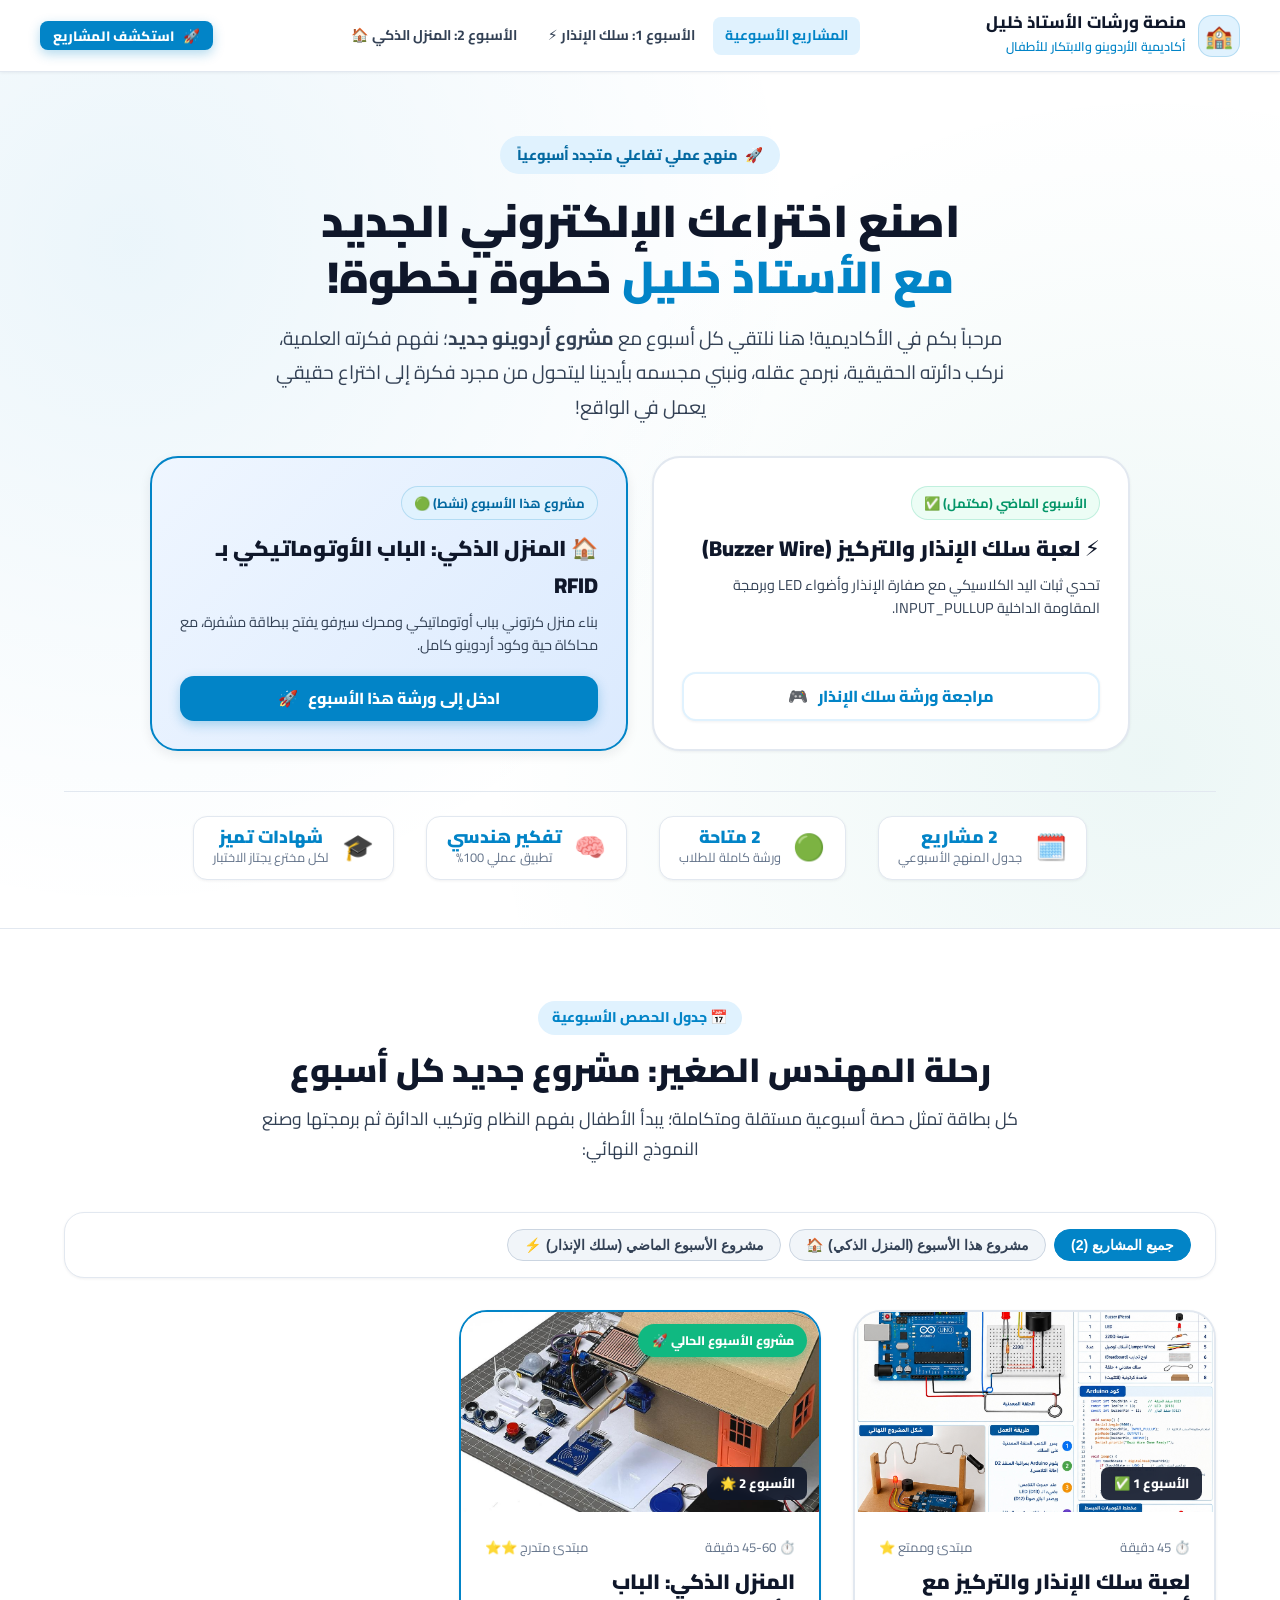
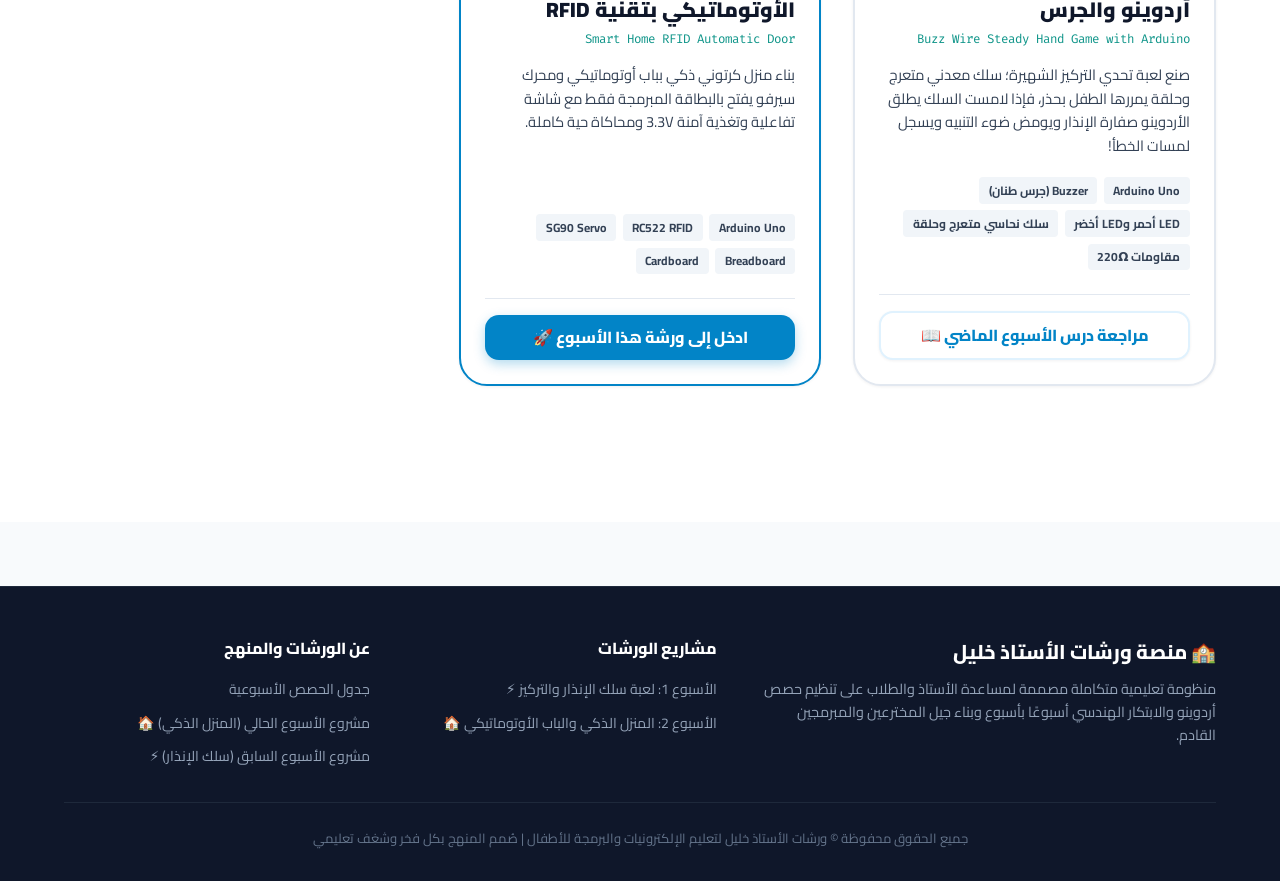
==== index.html @ 916d4daf "Initial commit: منصة ورشات الأستاذ خليل للأردوينو والابتكار للأطفال" ====
<!DOCTYPE html>
<html lang="ar" dir="rtl">
<head>
  <meta charset="UTF-8">
  <meta name="viewport" content="width=device-width, initial-scale=1.0">
  <meta name="description" content="منصة ورشات الأستاذ خليل للأردوينو والابتكار للأطفال - منهج عملي أسبوعي متجدد للمخترعين الصغار">
  <meta name="keywords" content="أردوينو, Arduino, تعليم البرمجة للأطفال, الأستاذ خليل, مشاريع إلكترونية, ورشات أسبوعية">
  <meta name="author" content="الأستاذ خليل">
  <title>بوابة ورشات الأستاذ خليل | أكاديمية الأردوينو والابتكار للأطفال</title>

  <!-- ورقة الأنماط الرئيسية وأنماط البوابة المنهجية -->
  <link rel="stylesheet" href="css/style.css">
  <link rel="stylesheet" href="css/portal.css">
</head>
<body>

  <!-- شريط التنقل الرئيسي للبوابة -->
  <header class="header-nav">
    <div class="container nav-content">
      <a href="index.html" class="nav-brand">
        <div class="brand-icon">🏫</div>
        <div class="brand-text">
          <h1>منصة ورشات الأستاذ خليل</h1>
          <span>أكاديمية الأردوينو والابتكار للأطفال</span>
        </div>
      </a>

      <nav class="nav-links">
        <a href="#curriculum" class="active">المشاريع الأسبوعية</a>
        <a href="projects/buzzer-wire-game/index.html">الأسبوع 1: سلك الإنذار ⚡</a>
        <a href="projects/rfid-smart-door/index.html">الأسبوع 2: المنزل الذكي 🏠</a>
      </nav>

      <div class="nav-actions">
        <a href="#curriculum" class="btn btn-sm btn-primary">
          🚀 <span>استكشف المشاريع</span>
        </a>
      </div>
    </div>
  </header>

  <main>

    <!-- ====================================================================
         بطل البوابة (PORTAL HERO)
         ==================================================================== -->
    <section class="portal-hero">
      <div class="container">
        <div class="portal-tag">
          🚀 <span>منهج عملي تفاعلي متجدد أسبوعياً</span>
        </div>

        <h1>
          اصنع اختراعك الإلكتروني الجديد <br>
          <span style="color:var(--color-primary);">مع الأستاذ خليل</span> خطوة بخطوة!
        </h1>

        <p>
          مرحباً بكم في الأكاديمية! هنا نلتقي كل أسبوع مع <strong>مشروع أردوينو جديد</strong>؛ نفهم فكرته العلمية، نركب دائرته الحقيقية، نبرمج عقله، ونبني مجسمه بأيدينا ليتحول من مجرد فكرة إلى اختراع حقيقي يعمل في الواقع!
        </p>

        <!-- بطاقتا استعراض مشروعي الأسبوع الماضي وهذا الأسبوع -->
        <div style="display: grid; grid-template-columns: 1fr 1fr; gap: 1.5rem; max-width: 980px; margin: 0 auto 2.5rem; text-align: right;">
          <!-- الأسبوع 1: سلك الإنذار -->
          <div style="background: white; border: 2px solid var(--border-subtle); border-radius: var(--radius-xl); padding: 1.75rem; box-shadow: var(--shadow-sm); display: flex; flex-direction: column; justify-content: space-between;">
            <div>
              <span class="badge badge-green" style="margin-bottom: 0.6rem;">الأسبوع الماضي (مكتمل) ✅</span>
              <h3 style="font-size: 1.35rem; font-weight: 900; color: var(--text-primary); margin-bottom: 0.4rem;">
                ⚡ لعبة سلك الإنذار والتركيز (Buzzer Wire)
              </h3>
              <p style="font-size: 0.9rem; color: var(--text-secondary); line-height: 1.6; margin-bottom: 1.25rem;">
                تحدي ثبات اليد الكلاسيكي مع صفارة الإنذار وأضواء LED وبرمجة المقاومة الداخلية INPUT_PULLUP.
              </p>
            </div>
            <div>
              <a href="projects/buzzer-wire-game/index.html" class="btn btn-secondary" style="width: 100%;">
                <span>مراجعة ورشة سلك الإنذار</span> 🎮
              </a>
            </div>
          </div>

          <!-- الأسبوع 2: المنزل الذكي -->
          <div style="background: linear-gradient(135deg, #eff6ff, #dbeafe); border: 2px solid var(--color-primary); border-radius: var(--radius-xl); padding: 1.75rem; box-shadow: var(--shadow-md); display: flex; flex-direction: column; justify-content: space-between;">
            <div>
              <span class="badge badge-blue" style="margin-bottom: 0.6rem;">مشروع هذا الأسبوع (نشط) 🟢</span>
              <h3 style="font-size: 1.35rem; font-weight: 900; color: var(--text-primary); margin-bottom: 0.4rem;">
                🏠 المنزل الذكي: الباب الأوتوماتيكي بـ RFID
              </h3>
              <p style="font-size: 0.9rem; color: var(--text-secondary); line-height: 1.6; margin-bottom: 1.25rem;">
                بناء منزل كرتوني بباب أوتوماتيكي ومحرك سيرفو يفتح ببطاقة مشفرة، مع محاكاة حية وكود أردوينو كامل.
              </p>
            </div>
            <div>
              <a href="projects/rfid-smart-door/index.html" class="btn btn-primary" style="width: 100%;">
                <span>ادخل إلى ورشة هذا الأسبوع</span> 🚀
              </a>
            </div>
          </div>
        </div>

        <!-- إحصائيات المنهج السريعة -->
        <div class="portal-stats-row">
          <div class="portal-stat-item">
            <div class="portal-stat-icon">🗓️</div>
            <div class="portal-stat-info">
              <h5 id="statTotalProjects">4 مشاريع</h5>
              <p>جدول المنهج الأسبوعي</p>
            </div>
          </div>
          <div class="portal-stat-item">
            <div class="portal-stat-icon">🟢</div>
            <div class="portal-stat-info">
              <h5 id="statActiveProjects">1 متاح فوراً</h5>
              <p>ورشة كاملة للطلاب</p>
            </div>
          </div>
          <div class="portal-stat-item">
            <div class="portal-stat-icon">🧠</div>
            <div class="portal-stat-info">
              <h5>تفكير هندسي</h5>
              <p>تطبيق عملي 100%</p>
            </div>
          </div>
          <div class="portal-stat-item">
            <div class="portal-stat-icon">🎓</div>
            <div class="portal-stat-info">
              <h5>شهادات تميز</h5>
              <p>لكل مخترع يجتاز الاختبار</p>
            </div>
          </div>
        </div>
      </div>
    </section>


    <!-- ====================================================================
         شبكة مشاريع المنهج الأسبوعية (CURRICULUM PROJECTS)
         ==================================================================== -->
    <section class="section-wrapper" id="curriculum">
      <div class="container">
        <div class="section-header">
          <span class="section-tag">📅 جدول الحصص الأسبوعية</span>
          <h2 class="section-title">رحلة المهندس الصغير: مشروع جديد كل أسبوع</h2>
          <p class="section-desc">
            كل بطاقة تمثل حصة أسبوعية مستقلة ومتكاملة؛ يبدأ الأطفال بفهم النظام وتركيب الدائرة ثم برمجتها وصنع النموذج النهائي:
          </p>
        </div>

        <!-- شريط التصفية والتحكم -->
        <div class="portal-toolbar">
          <div class="portal-filters-group">
            <button class="btn-filter-portal active" data-filter="all">جميع المشاريع (2)</button>
            <button class="btn-filter-portal" data-filter="active">مشروع هذا الأسبوع (المنزل الذكي) 🏠</button>
            <button class="btn-filter-portal" data-filter="completed">مشروع الأسبوع الماضي (سلك الإنذار) ⚡</button>
          </div>
        </div>

        <!-- الشبكة الديناميكية للمشاريع -->
        <div class="projects-curriculum-grid" id="curriculumProjectsGrid">
          <!-- يتم توليد البطاقات تلقائياً بواسطة js/portal.js -->
        </div>
      </div>
    </section>

  </main>

  

  <!-- التذييل العام للمنصة -->
  <footer class="site-footer">
    <div class="container">
      <div class="footer-grid">
        <div class="footer-brand">
          <h3>🏫 منصة ورشات الأستاذ خليل</h3>
          <p>
            منظومة تعليمية متكاملة مصممة لمساعدة الأستاذ والطلاب على تنظيم حصص أردوينو والابتكار الهندسي أسبوعًا بأسبوع وبناء جيل المخترعين والمبرمجين القادم.
          </p>
        </div>

        <div class="footer-links">
          <h4>مشاريع الورشات</h4>
          <ul>
            <li><a href="projects/buzzer-wire-game/index.html">الأسبوع 1: لعبة سلك الإنذار والتركيز ⚡</a></li>
            <li><a href="projects/rfid-smart-door/index.html">الأسبوع 2: المنزل الذكي والباب الأوتوماتيكي 🏠</a></li>
          </ul>
        </div>

        <div class="footer-links">
          <h4>عن الورشات والمنهج</h4>
          <ul>
            <li><a href="#curriculum">جدول الحصص الأسبوعية</a></li>
            <li><a href="projects/rfid-smart-door/index.html">مشروع الأسبوع الحالي (المنزل الذكي) 🏠</a></li>
            <li><a href="projects/buzzer-wire-game/index.html">مشروع الأسبوع السابق (سلك الإنذار) ⚡</a></li>
          </ul>
        </div>
      </div>

      <div class="footer-bottom">
        <p>جميع الحقوق محفوظة © ورشات الأستاذ خليل لتعليم الإلكترونيات والبرمجة للأطفال | صُمم المنهج بكل فخر وشغف تعليمي</p>
      </div>
    </div>
  </footer>

  <!-- ملف جافاسكريبت البوابة -->
  <script src="js/portal.js"></script>
</body>
</html>
---- css/style.css ----
/* ==========================================================================
   مشروع المنزل الذكي: الباب الأوتوماتيكي بتقنية RFID مع أردوينو
   تصميم تعليمي تفاعلي للأطفال - ورشة الأستاذ خليل
   ========================================================================== */

@import url('https://fonts.googleapis.com/css2?family=Cairo:wght@400;600;700;800;900&family=Fira+Code:wght@400;500;600&display=swap');

:root {
  /* ألوان النظام التعليمي الهادئ والمشرق */
  --bg-primary: #f8fafc;
  --bg-surface: #ffffff;
  --bg-subtle: #f1f5f9;
  --bg-card: #ffffff;
  
  --text-primary: #0f172a;
  --text-secondary: #334155;
  --text-muted: #64748b;
  --text-light: #94a3b8;
  
  /* ألوان المعنى والوظائف */
  --color-primary: #0284c7;        /* أزرق تقني وشروحات */
  --color-primary-dark: #0369a1;
  --color-primary-light: #e0f2fe;
  
  --color-teal: #0d9488;           /* إلكترونيات وتطبيقات */
  --color-teal-light: #ccfbf1;
  
  --color-success: #10b981;        /* نجاح، بطاقة مقبولة، توصيل سليم */
  --color-success-dark: #059669;
  --color-success-light: #ecfdf5;
  
  --color-warning: #f59e0b;        /* خطوات هامة، تنبيهات، تحديات */
  --color-warning-dark: #d97706;
  --color-warning-light: #fef3c7;
  
  --color-danger: #ef4444;         /* تحذيرات أمان، بطاقة مرفوضة، أعطال */
  --color-danger-dark: #dc2626;
  --color-danger-light: #fef2f2;
  
  --color-cardboard: #d97706;      /* لون كرتوني للمشروع اليدوي */
  --color-cardboard-bg: #fffbeb;
  
  --border-subtle: #e2e8f0;
  --border-medium: #cbd5e1;
  --border-focus: #0284c7;
  
  --shadow-sm: 0 1px 3px rgba(15, 23, 42, 0.06);
  --shadow-md: 0 4px 12px rgba(15, 23, 42, 0.08);
  --shadow-lg: 0 10px 25px -5px rgba(15, 23, 42, 0.1);
  --shadow-lift: 0 12px 30px rgba(2, 132, 199, 0.15);
  
  --radius-sm: 8px;
  --radius-md: 14px;
  --radius-lg: 20px;
  --radius-xl: 28px;
  --radius-full: 9999px;
  
  --font-arabic: 'Cairo', system-ui, -apple-system, sans-serif;
  --font-mono: 'Fira Code', 'Consolas', monospace;
  
  --container-max: 1200px;
  --transition-fast: 0.15s ease;
  --transition-normal: 0.25s ease;
}

/* إعادة الضبط الأساسي */
*, *::before, *::after {
  box-sizing: border-box;
  margin: 0;
  padding: 0;
}

html {
  scroll-behavior: smooth;
  font-size: 16px;
  direction: rtl;
}

body {
  font-family: var(--font-arabic);
  background-color: var(--bg-primary);
  color: var(--text-primary);
  line-height: 1.7;
  direction: rtl;
  text-align: right;
  -webkit-font-smoothing: antialiased;
  overflow-x: hidden;
}

/* شريط التمرير */
::-webkit-scrollbar {
  width: 10px;
  height: 10px;
}
::-webkit-scrollbar-track {
  background: var(--bg-subtle);
}
::-webkit-scrollbar-thumb {
  background: var(--border-medium);
  border-radius: var(--radius-full);
}
::-webkit-scrollbar-thumb:hover {
  background: var(--text-muted);
}

/* نصوص موجهة من اليسار لليمين */
.ltr-text {
  direction: ltr;
  display: inline-block;
  font-family: var(--font-mono);
  unicode-bidi: embed;
}

/* الحاوية الرئيسية */
.container {
  width: 100%;
  max-width: var(--container-max);
  margin-inline: auto;
  padding-inline: 1.5rem;
}

/* شريط التقدم وقائمة التنقل */
.header-nav {
  position: sticky;
  top: 0;
  z-index: 100;
  background: rgba(255, 255, 255, 0.95);
  backdrop-filter: blur(10px);
  border-bottom: 1px solid var(--border-subtle);
  box-shadow: var(--shadow-sm);
  transition: var(--transition-normal);
}

.reading-progress-bar {
  height: 4px;
  background: linear-gradient(90deg, var(--color-primary), var(--color-teal), var(--color-success));
  width: 0%;
  transition: width 0.1s ease-out;
}

.nav-content {
  display: flex;
  align-items: center;
  justify-content: space-between;
  padding: 0.75rem 0;
  gap: 1rem;
}

.nav-brand {
  display: flex;
  align-items: center;
  gap: 0.75rem;
  text-decoration: none;
  color: var(--text-primary);
}

.brand-icon {
  width: 42px;
  height: 42px;
  background: var(--color-primary-light);
  color: var(--color-primary-dark);
  display: flex;
  align-items: center;
  justify-content: center;
  border-radius: var(--radius-md);
  font-size: 1.4rem;
  border: 1px solid rgba(2, 132, 199, 0.2);
}

.brand-text h1 {
  font-size: 1.05rem;
  font-weight: 800;
  color: var(--text-primary);
  line-height: 1.2;
}

.brand-text span {
  font-size: 0.78rem;
  color: var(--color-primary);
  font-weight: 600;
}

.nav-links {
  display: flex;
  align-items: center;
  gap: 0.4rem;
  list-style: none;
}

.nav-links a {
  text-decoration: none;
  color: var(--text-secondary);
  font-size: 0.88rem;
  font-weight: 700;
  padding: 0.45rem 0.75rem;
  border-radius: var(--radius-sm);
  transition: var(--transition-fast);
}

.nav-links a:hover,
.nav-links a.active {
  color: var(--color-primary);
  background: var(--color-primary-light);
}

.nav-actions {
  display: flex;
  align-items: center;
  gap: 0.5rem;
}

.btn-print {
  display: inline-flex;
  align-items: center;
  gap: 0.4rem;
  background: var(--bg-surface);
  border: 1px solid var(--border-medium);
  color: var(--text-secondary);
  padding: 0.45rem 0.85rem;
  border-radius: var(--radius-md);
  font-size: 0.85rem;
  font-weight: 700;
  cursor: pointer;
  transition: var(--transition-fast);
}

.btn-print:hover {
  background: var(--bg-subtle);
  border-color: var(--text-muted);
  color: var(--text-primary);
}

/* الأزرار العامة */
.btn {
  display: inline-flex;
  align-items: center;
  justify-content: center;
  gap: 0.6rem;
  font-family: var(--font-arabic);
  font-size: 1rem;
  font-weight: 800;
  padding: 0.8rem 1.6rem;
  border-radius: var(--radius-md);
  text-decoration: none;
  cursor: pointer;
  border: none;
  transition: all var(--transition-normal);
  line-height: 1.2;
}

.btn-primary {
  background: var(--color-primary);
  color: white;
  box-shadow: 0 4px 12px rgba(2, 132, 199, 0.3);
}

.btn-primary:hover {
  background: var(--color-primary-dark);
  transform: translateY(-2px);
  box-shadow: 0 6px 16px rgba(2, 132, 199, 0.4);
}

.btn-secondary {
  background: var(--bg-surface);
  color: var(--color-primary);
  border: 2px solid var(--color-primary-light);
  box-shadow: var(--shadow-sm);
}

.btn-secondary:hover {
  background: var(--color-primary-light);
  border-color: var(--color-primary);
  transform: translateY(-2px);
}

.btn-success {
  background: var(--color-success);
  color: white;
}

.btn-success:hover {
  background: var(--color-success-dark);
  transform: translateY(-2px);
}

.btn-danger {
  background: var(--color-danger);
  color: white;
}

.btn-danger:hover {
  background: var(--color-danger-dark);
}

.btn-sm {
  padding: 0.4rem 0.8rem;
  font-size: 0.85rem;
  border-radius: var(--radius-sm);
}

/* الشارات والأوسمة */
.badge {
  display: inline-flex;
  align-items: center;
  gap: 0.35rem;
  padding: 0.3rem 0.75rem;
  font-size: 0.82rem;
  font-weight: 700;
  border-radius: var(--radius-full);
}

.badge-blue {
  background: var(--color-primary-light);
  color: var(--color-primary-dark);
  border: 1px solid rgba(2, 132, 199, 0.2);
}

.badge-green {
  background: var(--color-success-light);
  color: var(--color-success-dark);
  border: 1px solid rgba(16, 185, 129, 0.2);
}

.badge-amber {
  background: var(--color-warning-light);
  color: var(--color-warning-dark);
  border: 1px solid rgba(245, 158, 11, 0.2);
}

.badge-red {
  background: var(--color-danger-light);
  color: var(--color-danger-dark);
  border: 1px solid rgba(239, 68, 68, 0.2);
}

/* ترويسات الأقسام العامة */
.section-wrapper {
  padding: 4.5rem 0;
  position: relative;
}

.section-wrapper:nth-child(even) {
  background: #ffffff;
}

.section-header {
  text-align: center;
  max-width: 780px;
  margin: 0 auto 3rem;
}

.section-tag {
  display: inline-flex;
  align-items: center;
  gap: 0.4rem;
  font-size: 0.88rem;
  font-weight: 800;
  color: var(--color-primary);
  background: var(--color-primary-light);
  padding: 0.3rem 0.9rem;
  border-radius: var(--radius-full);
  margin-bottom: 0.8rem;
}

.section-title {
  font-size: 2.1rem;
  font-weight: 900;
  color: var(--text-primary);
  line-height: 1.3;
  margin-bottom: 0.8rem;
}

.section-desc {
  font-size: 1.1rem;
  color: var(--text-secondary);
  line-height: 1.7;
}

/* ==========================================================================
   القسم 1: البطل / مقدمة المشروع (HERO SECTION)
   ========================================================================== */
.hero-section {
  padding: 3rem 0 4rem;
  background: radial-gradient(circle at 10% 20%, rgba(2, 132, 199, 0.05) 0%, transparent 40%),
              radial-gradient(circle at 90% 80%, rgba(13, 148, 136, 0.05) 0%, transparent 40%);
  border-bottom: 1px solid var(--border-subtle);
}

.hero-grid {
  display: grid;
  grid-template-columns: 1.1fr 0.9fr;
  gap: 2.5rem;
  align-items: center;
}

.hero-badge-wrap {
  display: flex;
  align-items: center;
  gap: 0.6rem;
  margin-bottom: 1rem;
  flex-wrap: wrap;
}

.hero-title {
  font-size: 3rem;
  font-weight: 900;
  line-height: 1.2;
  color: var(--text-primary);
  margin-bottom: 0.5rem;
}

.hero-title .highlight {
  color: var(--color-primary);
  position: relative;
  display: inline-block;
}

.hero-subtitle-en {
  font-family: var(--font-mono);
  font-size: 1rem;
  letter-spacing: 2px;
  color: var(--color-teal);
  font-weight: 700;
  margin-bottom: 1.2rem;
  text-transform: uppercase;
}

.hero-lead {
  font-size: 1.3rem;
  font-weight: 700;
  color: var(--color-cardboard);
  margin-bottom: 1rem;
  line-height: 1.5;
}

.hero-description {
  font-size: 1.1rem;
  color: var(--text-secondary);
  margin-bottom: 1.8rem;
  line-height: 1.8;
}

.hero-cta-group {
  display: flex;
  gap: 1rem;
  flex-wrap: wrap;
  margin-bottom: 2rem;
}

.hero-highlights {
  display: grid;
  grid-template-columns: repeat(3, 1fr);
  gap: 1rem;
  padding-top: 1.5rem;
  border-top: 1px solid var(--border-subtle);
}

.highlight-item {
  display: flex;
  align-items: center;
  gap: 0.6rem;
}

.highlight-icon {
  width: 38px;
  height: 38px;
  border-radius: var(--radius-sm);
  background: var(--bg-subtle);
  display: flex;
  align-items: center;
  justify-content: center;
  font-size: 1.2rem;
  flex-shrink: 0;
}

.highlight-info h4 {
  font-size: 0.88rem;
  font-weight: 800;
  color: var(--text-primary);
  line-height: 1.2;
}

.highlight-info p {
  font-size: 0.78rem;
  color: var(--text-muted);
}

.hero-image-card {
  position: relative;
  background: white;
  border-radius: var(--radius-xl);
  padding: 0.75rem;
  box-shadow: var(--shadow-lg);
  border: 1px solid var(--border-subtle);
}

.hero-main-photo {
  width: 100%;
  height: auto;
  border-radius: var(--radius-lg);
  display: block;
  object-fit: cover;
  aspect-ratio: 4/3;
}

.hero-photo-tag {
  position: absolute;
  bottom: 1.5rem;
  right: 1.5rem;
  background: rgba(15, 23, 42, 0.88);
  backdrop-filter: blur(8px);
  color: white;
  padding: 0.6rem 1rem;
  border-radius: var(--radius-md);
  font-size: 0.82rem;
  font-weight: 600;
  display: flex;
  align-items: center;
  gap: 0.5rem;
  border: 1px solid rgba(255, 255, 255, 0.2);
}

.hero-floating-badge {
  position: absolute;
  top: -12px;
  left: 20px;
  background: var(--color-success);
  color: white;
  padding: 0.4rem 1rem;
  border-radius: var(--radius-full);
  font-size: 0.85rem;
  font-weight: 800;
  box-shadow: 0 4px 12px rgba(16, 185, 129, 0.3);
}

/* ==========================================================================
   القسم 2: كيف يعمل النظام؟ والمحاكاة التفاعلية (SIMULATION)
   ========================================================================== */
.flow-diagram {
  display: grid;
  grid-template-columns: repeat(5, 1fr);
  gap: 1rem;
  margin-bottom: 3rem;
  position: relative;
}

.flow-step {
  background: white;
  border-radius: var(--radius-md);
  padding: 1.2rem 1rem;
  border: 1px solid var(--border-subtle);
  box-shadow: var(--shadow-sm);
  text-align: center;
  position: relative;
  transition: var(--transition-normal);
}

.flow-step:hover {
  transform: translateY(-4px);
  box-shadow: var(--shadow-md);
  border-color: var(--color-primary);
}

.flow-step-num {
  width: 28px;
  height: 28px;
  border-radius: var(--radius-full);
  background: var(--color-primary-light);
  color: var(--color-primary-dark);
  font-weight: 800;
  font-size: 0.85rem;
  display: flex;
  align-items: center;
  justify-content: center;
  margin: 0 auto 0.75rem;
}

.flow-step-icon {
  font-size: 1.8rem;
  margin-bottom: 0.5rem;
}

.flow-step h4 {
  font-size: 0.95rem;
  font-weight: 800;
  color: var(--text-primary);
  margin-bottom: 0.3rem;
}

.flow-step p {
  font-size: 0.82rem;
  color: var(--text-secondary);
  line-height: 1.5;
}

/* صندوق المحاكاة التفاعلية */
.sim-workbench {
  background: white;
  border-radius: var(--radius-xl);
  border: 2px solid var(--border-medium);
  box-shadow: var(--shadow-lg);
  overflow: hidden;
}

.sim-header {
  background: #0f172a;
  color: white;
  padding: 1rem 1.5rem;
  display: flex;
  justify-content: space-between;
  align-items: center;
  flex-wrap: wrap;
  gap: 1rem;
}

.sim-title {
  display: flex;
  align-items: center;
  gap: 0.6rem;
  font-size: 1.1rem;
  font-weight: 800;
}

.sim-controls-top {
  display: flex;
  align-items: center;
  gap: 0.8rem;
}

.sound-toggle-btn {
  background: rgba(255, 255, 255, 0.1);
  border: 1px solid rgba(255, 255, 255, 0.2);
  color: white;
  padding: 0.35rem 0.8rem;
  border-radius: var(--radius-sm);
  font-size: 0.82rem;
  cursor: pointer;
  display: flex;
  align-items: center;
  gap: 0.4rem;
}

.sound-toggle-btn.muted {
  opacity: 0.6;
}

.sim-grid {
  display: grid;
  grid-template-columns: 1.1fr 0.9fr;
  min-height: 440px;
}

/* ساحة العرض المرئية للمنزل والباب */
.sim-stage {
  background: radial-gradient(circle at 50% 40%, #ffffff 0%, #f1f5f9 100%);
  padding: 2rem;
  display: flex;
  flex-direction: column;
  align-items: center;
  justify-content: center;
  position: relative;
  border-left: 1px solid var(--border-subtle);
  overflow: hidden;
}

/* نموذج المنزل بالكرتون 3D */
.house-visual {
  position: relative;
  width: 280px;
  height: 310px;
  perspective: 900px;
}

/* جدار المنزل الكرتوني */
.house-wall {
  position: absolute;
  bottom: 0;
  width: 100%;
  height: 220px;
  background: #e2ba86; /* لون الكرتون */
  border: 3px solid #b48450;
  border-radius: 8px 8px 0 0;
  box-shadow: 0 10px 20px rgba(0, 0, 0, 0.1);
  display: flex;
  justify-content: center;
}

/* سقف المنزل المثلث */
.house-roof {
  position: absolute;
  top: 10px;
  left: -20px;
  width: 0;
  height: 0;
  border-left: 160px solid transparent;
  border-right: 160px solid transparent;
  border-bottom: 95px solid #c76f3b; /* قرميد بني كرتوني */
  filter: drop-shadow(0 4px 8px rgba(0,0,0,0.15));
  z-index: 5;
}

/* شاشة LCD 16x2 على واجهة المنزل */
.house-lcd {
  position: absolute;
  top: 25px;
  background: #113f70;
  border: 3px solid #082240;
  border-radius: 4px;
  padding: 6px 10px;
  width: 180px;
  box-shadow: 0 2px 6px rgba(0,0,0,0.3);
  z-index: 10;
}

.lcd-screen {
  background: #0055aa;
  color: #a8e0ff;
  font-family: var(--font-mono);
  font-size: 0.75rem;
  line-height: 1.25;
  padding: 4px 6px;
  border-radius: 2px;
  text-shadow: 0 0 4px rgba(168, 224, 255, 0.8);
  letter-spacing: 0.5px;
  min-height: 36px;
}

/* فتحة وإطار الباب */
.door-frame {
  position: absolute;
  bottom: 0;
  width: 100px;
  height: 140px;
  background: #3e2723;
  border: 3px solid #27140e;
  border-bottom: none;
  border-radius: 6px 6px 0 0;
  overflow: visible;
  perspective: 600px;
}

/* الباب المتحرك */
.door-leaf {
  width: 100%;
  height: 100%;
  background: linear-gradient(135deg, #d35400, #b94600);
  border-radius: 4px 4px 0 0;
  transform-origin: right center; /* مفصلة من اليمين */
  transform: rotateY(0deg);
  transition: transform 0.6s cubic-bezier(0.34, 1.56, 0.64, 1);
  box-shadow: inset 0 0 10px rgba(0,0,0,0.2), -3px 0 8px rgba(0,0,0,0.3);
  position: relative;
  display: flex;
  align-items: center;
  justify-content: flex-start;
  padding-left: 12px;
}

.door-knob {
  width: 12px;
  height: 12px;
  background: #f1c40f;
  border-radius: var(--radius-full);
  box-shadow: 0 2px 4px rgba(0,0,0,0.4);
}

.door-leaf.is-open {
  transform: rotateY(-85deg);
}

/* محرك السيرفو المثبت فوق أو بجانب الباب */
.house-servo {
  position: absolute;
  top: -24px;
  right: -24px;
  width: 32px;
  height: 22px;
  background: #0070ba; /* سيرفو أزرق شفاف */
  border-radius: 3px;
  border: 1px solid #004c80;
  box-shadow: 0 2px 4px rgba(0,0,0,0.2);
  z-index: 6;
}

.servo-horn {
  position: absolute;
  top: 5px;
  left: 6px;
  width: 24px;
  height: 4px;
  background: white;
  border-radius: 2px;
  transform-origin: 3px 2px;
  transform: rotate(0deg);
  transition: transform 0.6s ease;
  box-shadow: 0 1px 3px rgba(0,0,0,0.3);
}

.servo-horn.is-open {
  transform: rotate(90deg);
}

/* قارئ RFID على جانب المدخل */
.house-rfid {
  position: absolute;
  bottom: 25px;
  left: 20px;
  width: 44px;
  height: 56px;
  background: #0e4c92;
  border: 2px solid #092c57;
  border-radius: 4px;
  display: flex;
  flex-direction: column;
  align-items: center;
  justify-content: center;
  box-shadow: 0 3px 8px rgba(0,0,0,0.25);
  cursor: pointer;
  transition: var(--transition-fast);
}

.house-rfid:hover {
  transform: scale(1.05);
}

.rfid-antenna-waves {
  width: 28px;
  height: 28px;
  border-radius: 50%;
  border: 2px dashed rgba(255, 255, 255, 0.7);
  display: flex;
  align-items: center;
  justify-content: center;
  animation: pulse-waves 2s infinite;
}

@keyframes pulse-waves {
  0% { transform: scale(0.9); opacity: 0.6; }
  50% { transform: scale(1.05); opacity: 1; }
  100% { transform: scale(0.9); opacity: 0.6; }
}

.rfid-led {
  width: 6px;
  height: 6px;
  border-radius: 50%;
  background: #ff3333;
  margin-top: 4px;
  box-shadow: 0 0 6px #ff3333;
}

.house-rfid.scan-success .rfid-led {
  background: #00ff66;
  box-shadow: 0 0 10px #00ff66;
}

.house-rfid.scan-fail .rfid-led {
  background: #ff0000;
  box-shadow: 0 0 10px #ff0000;
}

/* نافذة صغيرة للتصميم اللطيف */
.house-window {
  position: absolute;
  top: 90px;
  right: 25px;
  width: 36px;
  height: 36px;
  background: #81d4fa;
  border: 3px solid #b48450;
  border-radius: 4px;
}

.house-window::before {
  content: '';
  position: absolute;
  top: 50%;
  left: 0;
  width: 100%;
  height: 2px;
  background: #b48450;
}

.house-window::after {
  content: '';
  position: absolute;
  top: 0;
  left: 50%;
  width: 2px;
  height: 100%;
  background: #b48450;
}

/* مؤشر شريط العد التنازلي للباب */
.door-timer-bar {
  position: absolute;
  bottom: 12px;
  width: 220px;
  height: 8px;
  background: #e2e8f0;
  border-radius: 4px;
  overflow: hidden;
  opacity: 0;
  transition: opacity 0.3s;
}

.door-timer-bar.active {
  opacity: 1;
}

.door-timer-fill {
  height: 100%;
  width: 100%;
  background: var(--color-success);
  transition: width 3s linear;
}

/* لوحة التحكم الجانبية للمحاكاة */
.sim-panel {
  padding: 1.5rem;
  background: #f8fafc;
  display: flex;
  flex-direction: column;
  gap: 1.2rem;
}

.panel-block h4 {
  font-size: 0.95rem;
  font-weight: 800;
  color: var(--text-primary);
  margin-bottom: 0.6rem;
  display: flex;
  align-items: center;
  gap: 0.4rem;
}

.cards-deck {
  display: grid;
  grid-template-columns: 1fr 1fr;
  gap: 0.75rem;
}

.sim-card-btn {
  display: flex;
  flex-direction: column;
  align-items: center;
  padding: 1rem 0.75rem;
  background: white;
  border: 2px solid var(--border-medium);
  border-radius: var(--radius-md);
  cursor: pointer;
  transition: all var(--transition-normal);
  text-align: center;
}

.sim-card-btn:hover {
  transform: translateY(-3px);
  box-shadow: var(--shadow-md);
}

.sim-card-btn.authorized {
  border-color: rgba(16, 185, 129, 0.4);
}

.sim-card-btn.authorized:hover {
  border-color: var(--color-success);
  background: var(--color-success-light);
}

.sim-card-btn.unauthorized {
  border-color: rgba(239, 68, 68, 0.4);
}

.sim-card-btn.unauthorized:hover {
  border-color: var(--color-danger);
  background: var(--color-danger-light);
}

.card-icon {
  font-size: 2rem;
  margin-bottom: 0.4rem;
}

.card-title {
  font-size: 0.88rem;
  font-weight: 800;
  color: var(--text-primary);
}

.card-uid {
  font-family: var(--font-mono);
  font-size: 0.75rem;
  color: var(--text-muted);
  margin-top: 0.2rem;
  background: var(--bg-subtle);
  padding: 0.1rem 0.4rem;
  border-radius: 4px;
}

/* إدخال بطاقة مخصصة */
.custom-card-input-wrap {
  display: flex;
  gap: 0.5rem;
}

.custom-card-input {
  flex: 1;
  font-family: var(--font-mono);
  font-size: 0.88rem;
  text-transform: uppercase;
  padding: 0.55rem 0.85rem;
  border: 1px solid var(--border-medium);
  border-radius: var(--radius-sm);
  background: white;
  direction: ltr;
  text-align: left;
}

.custom-card-input:focus {
  outline: none;
  border-color: var(--color-primary);
  box-shadow: 0 0 0 3px rgba(2, 132, 199, 0.15);
}

/* شاشة Serial Monitor المصغرة داخل المحاكاة */
.sim-serial-log {
  background: #090d16;
  border-radius: var(--radius-sm);
  padding: 0.75rem;
  font-family: var(--font-mono);
  font-size: 0.78rem;
  color: #38bdf8;
  height: 120px;
  overflow-y: auto;
  direction: ltr;
  text-align: left;
  border: 1px solid #1e293b;
  line-height: 1.4;
}

.log-entry {
  margin-bottom: 0.2rem;
}
.log-entry.granted { color: #4ade80; font-weight: 600; }
.log-entry.denied { color: #f87171; font-weight: 600; }
.log-entry.info { color: #94a3b8; }

/* ==========================================================================
   القسم 3: مستكشف المكونات (COMPONENT EXPLORER)
   ========================================================================== */
.components-filter {
  display: flex;
  justify-content: center;
  gap: 0.5rem;
  margin-bottom: 2.5rem;
  flex-wrap: wrap;
}

.filter-btn {
  background: white;
  border: 1px solid var(--border-medium);
  padding: 0.5rem 1.2rem;
  border-radius: var(--radius-full);
  font-family: var(--font-arabic);
  font-size: 0.9rem;
  font-weight: 700;
  color: var(--text-secondary);
  cursor: pointer;
  transition: var(--transition-fast);
}

.filter-btn.active, .filter-btn:hover {
  background: var(--color-primary);
  color: white;
  border-color: var(--color-primary);
}

.components-grid {
  display: grid;
  grid-template-columns: repeat(auto-fill, minmax(270px, 1fr));
  gap: 1.5rem;
}

.component-card {
  background: white;
  border-radius: var(--radius-lg);
  border: 1px solid var(--border-subtle);
  overflow: hidden;
  box-shadow: var(--shadow-sm);
  transition: all var(--transition-normal);
  display: flex;
  flex-direction: column;
}

.component-card:hover {
  transform: translateY(-5px);
  box-shadow: var(--shadow-md);
  border-color: var(--color-primary);
}

.component-img-wrap {
  background: #f8fafc;
  height: 180px;
  display: flex;
  align-items: center;
  justify-content: center;
  padding: 1rem;
  position: relative;
  border-bottom: 1px solid var(--border-subtle);
}

.component-img {
  max-width: 100%;
  max-height: 100%;
  object-fit: contain;
  transition: transform var(--transition-normal);
}

.component-card:hover .component-img {
  transform: scale(1.05);
}

.component-badge {
  position: absolute;
  top: 10px;
  right: 10px;
}

.component-body {
  padding: 1.25rem;
  display: flex;
  flex-direction: column;
  flex: 1;
}

.component-titles {
  margin-bottom: 0.75rem;
}

.component-name-ar {
  font-size: 1.15rem;
  font-weight: 800;
  color: var(--text-primary);
  line-height: 1.3;
}

.component-name-en {
  font-family: var(--font-mono);
  font-size: 0.8rem;
  color: var(--color-primary);
  font-weight: 600;
  direction: ltr;
  display: block;
  text-align: right;
}

.component-role {
  background: var(--bg-subtle);
  border-right: 3px solid var(--color-primary);
  padding: 0.5rem 0.75rem;
  border-radius: 4px;
  font-size: 0.85rem;
  color: var(--text-secondary);
  line-height: 1.5;
  margin-bottom: 0.75rem;
}

.component-desc {
  font-size: 0.88rem;
  color: var(--text-secondary);
  line-height: 1.6;
  margin-top: auto;
}

/* ==========================================================================
   القسم 4: إرشادات الأمان والاستعداد (SAFETY & PREPARATION)
   ========================================================================== */
.safety-grid {
  display: grid;
  grid-template-columns: repeat(auto-fit, minmax(320px, 1fr));
  gap: 1.25rem;
  margin-bottom: 2.5rem;
}

.safety-card {
  background: white;
  border-radius: var(--radius-md);
  padding: 1.25rem;
  border: 1px solid var(--border-subtle);
  display: flex;
  gap: 1rem;
  box-shadow: var(--shadow-sm);
  transition: var(--transition-fast);
}

.safety-card:hover {
  transform: translateY(-2px);
  box-shadow: var(--shadow-md);
}

.safety-icon-wrap {
  width: 48px;
  height: 48px;
  border-radius: var(--radius-md);
  display: flex;
  align-items: center;
  justify-content: center;
  font-size: 1.5rem;
  flex-shrink: 0;
}

.safety-card.critical .safety-icon-wrap {
  background: var(--color-danger-light);
  color: var(--color-danger);
}

.safety-card.warning .safety-icon-wrap {
  background: var(--color-warning-light);
  color: var(--color-warning-dark);
}

.safety-card.info .safety-icon-wrap {
  background: var(--color-primary-light);
  color: var(--color-primary);
}

.safety-content h4 {
  font-size: 1rem;
  font-weight: 800;
  margin-bottom: 0.35rem;
}

.safety-content p {
  font-size: 0.88rem;
  color: var(--text-secondary);
  line-height: 1.6;
}

.safety-banner {
  background: linear-gradient(135deg, #eff6ff, #dbeafe);
  border: 1px solid #bfdbfe;
  border-radius: var(--radius-lg);
  padding: 1.5rem;
  display: flex;
  align-items: center;
  gap: 1.25rem;
}

.safety-banner-icon {
  font-size: 2.5rem;
  flex-shrink: 0;
}

.safety-banner-text h4 {
  font-size: 1.1rem;
  font-weight: 800;
  color: var(--color-primary-dark);
  margin-bottom: 0.3rem;
}

.safety-banner-text p {
  font-size: 0.95rem;
  color: #1e3a8a;
  line-height: 1.6;
}

/* ==========================================================================
   القسم 5: مختبر التوصيلات التفاعلي (WIRING LAB)
   ========================================================================== */
.wiring-layout {
  display: grid;
  grid-template-columns: 1.15fr 0.85fr;
  gap: 2rem;
  align-items: start;
}

.wiring-diagram-box {
  background: white;
  border-radius: var(--radius-lg);
  border: 1px solid var(--border-medium);
  padding: 1.5rem;
  box-shadow: var(--shadow-md);
  position: relative;
}

.wiring-diagram-header {
  display: flex;
  justify-content: space-between;
  align-items: center;
  margin-bottom: 1rem;
  flex-wrap: wrap;
  gap: 0.5rem;
}

.wiring-svg-wrapper {
  width: 100%;
  overflow-x: auto;
  border-radius: var(--radius-md);
  background: #f8fafc;
  border: 1px solid var(--border-subtle);
  padding: 0.5rem;
}

.wiring-svg {
  width: 100%;
  height: auto;
  min-width: 540px;
  display: block;
}

.wire-path {
  fill: none;
  stroke-width: 4;
  stroke-linecap: round;
  stroke-linejoin: round;
  transition: stroke-width 0.2s, stroke 0.2s, filter 0.2s;
  cursor: pointer;
}

.wire-path:hover,
.wire-path.highlighted {
  stroke-width: 8;
  filter: drop-shadow(0 0 6px rgba(2, 132, 199, 0.8));
}

.wiring-info-panel {
  display: flex;
  flex-direction: column;
  gap: 1.5rem;
}

.pinout-table-card {
  background: white;
  border-radius: var(--radius-lg);
  border: 1px solid var(--border-subtle);
  box-shadow: var(--shadow-sm);
  overflow: hidden;
}

.table-header {
  background: var(--bg-subtle);
  padding: 0.85rem 1.25rem;
  border-bottom: 1px solid var(--border-subtle);
}

.table-header h4 {
  font-size: 1rem;
  font-weight: 800;
  color: var(--text-primary);
}

.interactive-table {
  width: 100%;
  border-collapse: collapse;
  font-size: 0.88rem;
  text-align: right;
}

.interactive-table th,
.interactive-table td {
  padding: 0.65rem 1rem;
  border-bottom: 1px solid var(--border-subtle);
}

.interactive-table th {
  background: #fafafa;
  font-weight: 800;
  color: var(--text-muted);
}

.interactive-table tbody tr {
  cursor: pointer;
  transition: background var(--transition-fast);
}

.interactive-table tbody tr:hover,
.interactive-table tbody tr.active-row {
  background: var(--color-primary-light);
}

.wire-color-dot {
  width: 12px;
  height: 12px;
  border-radius: 50%;
  display: inline-block;
  margin-left: 6px;
  vertical-align: middle;
}

.wiring-tip-box {
  background: var(--color-warning-light);
  border-right: 4px solid var(--color-warning);
  padding: 1rem;
  border-radius: 0 var(--radius-sm) var(--radius-sm) 0;
  font-size: 0.88rem;
  color: #78350f;
  line-height: 1.6;
}

/* ==========================================================================
   القسم 6: بناء المنزل والباب (BUILD THE HOUSE - 7 STEPS)
   ========================================================================== */
.build-steps-timeline {
  display: flex;
  flex-direction: column;
  gap: 2rem;
  position: relative;
}

.build-steps-timeline::before {
  content: '';
  position: absolute;
  top: 30px;
  bottom: 30px;
  right: 28px;
  width: 4px;
  background: var(--border-medium);
  border-radius: 2px;
}

.build-step-card {
  display: grid;
  grid-template-columns: 56px 1fr 1fr;
  gap: 1.5rem;
  background: white;
  border-radius: var(--radius-lg);
  border: 1px solid var(--border-subtle);
  padding: 1.5rem;
  box-shadow: var(--shadow-sm);
  position: relative;
  align-items: center;
  transition: var(--transition-normal);
}

.build-step-card:hover {
  border-color: var(--color-cardboard);
  box-shadow: var(--shadow-md);
}

.step-number-circle {
  width: 56px;
  height: 56px;
  border-radius: 50%;
  background: var(--color-cardboard);
  color: white;
  font-size: 1.4rem;
  font-weight: 900;
  display: flex;
  align-items: center;
  justify-content: center;
  box-shadow: 0 4px 10px rgba(217, 119, 6, 0.3);
  z-index: 2;
  flex-shrink: 0;
}

.step-text-content h3 {
  font-size: 1.25rem;
  font-weight: 800;
  color: var(--text-primary);
  margin-bottom: 0.6rem;
}

.step-text-content p {
  font-size: 0.95rem;
  color: var(--text-secondary);
  line-height: 1.7;
  margin-bottom: 1rem;
}

.step-tips-grid {
  display: grid;
  grid-template-columns: 1fr;
  gap: 0.6rem;
}

.step-tip, .step-warning {
  padding: 0.6rem 0.85rem;
  border-radius: var(--radius-sm);
  font-size: 0.82rem;
  line-height: 1.5;
}

.step-tip {
  background: var(--color-success-light);
  color: var(--color-success-dark);
  border-right: 3px solid var(--color-success);
}

.step-warning {
  background: var(--color-danger-light);
  color: var(--color-danger-dark);
  border-right: 3px solid var(--color-danger);
}

.step-media {
  border-radius: var(--radius-md);
  overflow: hidden;
  background: var(--bg-subtle);
  border: 1px solid var(--border-subtle);
  height: 220px;
  position: relative;
}

.step-media img {
  width: 100%;
  height: 100%;
  object-fit: cover;
  transition: transform var(--transition-normal);
}

.step-media:hover img {
  transform: scale(1.04);
}

.step-media-caption {
  position: absolute;
  bottom: 0;
  width: 100%;
  background: rgba(15, 23, 42, 0.8);
  color: white;
  padding: 0.4rem 0.75rem;
  font-size: 0.75rem;
}

/* ==========================================================================
   القسم 7: فهم البرنامج وكود أردوينو (UNDERSTAND THE PROGRAM)
   ========================================================================== */
.code-workspace-grid {
  display: grid;
  grid-template-columns: 1.2fr 0.8fr;
  gap: 2rem;
  align-items: start;
}

.code-viewer-card {
  background: #0f172a;
  border-radius: var(--radius-lg);
  overflow: hidden;
  box-shadow: var(--shadow-lg);
  border: 1px solid #1e293b;
}

.code-header {
  background: #1e293b;
  padding: 0.85rem 1.25rem;
  display: flex;
  justify-content: space-between;
  align-items: center;
}

.code-file-badge {
  display: flex;
  align-items: center;
  gap: 0.5rem;
  color: #94a3b8;
  font-family: var(--font-mono);
  font-size: 0.85rem;
}

.code-actions {
  display: flex;
  gap: 0.5rem;
}

.btn-copy-code {
  background: #334155;
  color: white;
  border: none;
  padding: 0.4rem 0.85rem;
  border-radius: var(--radius-sm);
  font-size: 0.82rem;
  font-family: var(--font-arabic);
  cursor: pointer;
  display: flex;
  align-items: center;
  gap: 0.4rem;
  transition: var(--transition-fast);
}

.btn-copy-code:hover {
  background: var(--color-primary);
}

.code-pre-wrap {
  padding: 1.25rem;
  overflow-x: auto;
  max-height: 520px;
}

.code-pre-wrap pre {
  margin: 0;
}

.code-pre-wrap code {
  font-family: var(--font-mono);
  font-size: 0.88rem;
  color: #e2e8f0;
  line-height: 1.65;
  direction: ltr;
  text-align: left;
  display: block;
}

/* تخصيص مظهر الكود */
.code-token-kw { color: #f43f5e; font-weight: 600; }
.code-token-type { color: #38bdf8; }
.code-token-str { color: #4ade80; }
.code-token-num { color: #fbbf24; }
.code-token-comment { color: #64748b; font-style: italic; }
.code-token-fn { color: #a78bfa; }
.code-token-placeholder {
  background: #ca8a04;
  color: #ffffff;
  padding: 0 4px;
  border-radius: 3px;
  font-weight: 700;
  animation: pulse-placeholder 1.8s infinite;
}

@keyframes pulse-placeholder {
  0% { opacity: 0.8; }
  50% { opacity: 1; box-shadow: 0 0 8px #facc15; }
  100% { opacity: 0.8; }
}

.code-explain-cards {
  display: flex;
  flex-direction: column;
  gap: 0.85rem;
  max-height: 570px;
  overflow-y: auto;
  padding-left: 0.5rem;
}

.code-concept-card {
  background: white;
  border-radius: var(--radius-md);
  padding: 1rem;
  border: 1px solid var(--border-subtle);
  box-shadow: var(--shadow-sm);
  cursor: pointer;
  transition: all var(--transition-fast);
}

.code-concept-card:hover,
.code-concept-card.active {
  border-color: var(--color-primary);
  background: var(--color-primary-light);
  transform: translateX(-4px);
}

.concept-header {
  display: flex;
  justify-content: space-between;
  align-items: center;
  margin-bottom: 0.4rem;
}

.concept-syntax {
  font-family: var(--font-mono);
  font-size: 0.88rem;
  font-weight: 700;
  color: var(--color-primary-dark);
  direction: ltr;
}

.code-concept-card p {
  font-size: 0.85rem;
  color: var(--text-secondary);
  line-height: 1.5;
}

/* ==========================================================================
   القسم 8: كيف تكتشف رقم بطاقتك؟ (DISCOVER CARD UID)
   ========================================================================== */
.uid-guide-grid {
  display: grid;
  grid-template-columns: 0.9fr 1.1fr;
  gap: 2rem;
  align-items: center;
}

.uid-steps-list {
  display: flex;
  flex-direction: column;
  gap: 1rem;
}

.uid-step-item {
  display: flex;
  gap: 1rem;
  background: white;
  padding: 1rem;
  border-radius: var(--radius-md);
  border: 1px solid var(--border-subtle);
}

.uid-step-badge {
  width: 32px;
  height: 32px;
  border-radius: 50%;
  background: var(--color-primary);
  color: white;
  font-weight: 800;
  display: flex;
  align-items: center;
  justify-content: center;
  flex-shrink: 0;
}

.uid-step-content h4 {
  font-size: 0.95rem;
  font-weight: 800;
  margin-bottom: 0.2rem;
}

.uid-step-content p {
  font-size: 0.85rem;
  color: var(--text-secondary);
  line-height: 1.5;
}

/* محاكي Serial Monitor الواقعي */
.serial-monitor-mockup {
  background: #18181b;
  border-radius: var(--radius-lg);
  border: 2px solid #27272a;
  box-shadow: var(--shadow-lg);
  overflow: hidden;
}

.serial-top-bar {
  background: #27272a;
  padding: 0.6rem 1rem;
  display: flex;
  justify-content: space-between;
  align-items: center;
  color: #a1a1aa;
  font-size: 0.82rem;
}

.serial-baud-badge {
  background: #3f3f46;
  color: #fbbf24;
  padding: 0.2rem 0.5rem;
  border-radius: 4px;
  font-family: var(--font-mono);
}

.serial-screen {
  background: #09090b;
  color: #22c55e;
  font-family: var(--font-mono);
  font-size: 0.88rem;
  padding: 1.25rem;
  height: 240px;
  overflow-y: auto;
  direction: ltr;
  text-align: left;
  line-height: 1.6;
}

.serial-controls-bar {
  background: #18181b;
  padding: 0.75rem 1rem;
  border-top: 1px solid #27272a;
  display: flex;
  gap: 0.75rem;
  align-items: center;
}

/* ==========================================================================
   القسم 9: جدول اختبار الباب الذكي (TEST THE SMART DOOR)
   ========================================================================== */
.checklist-container {
  background: white;
  border-radius: var(--radius-xl);
  border: 1px solid var(--border-subtle);
  box-shadow: var(--shadow-md);
  padding: 2rem;
  max-width: 860px;
  margin: 0 auto;
}

.checklist-progress-wrap {
  margin-bottom: 2rem;
}

.progress-info {
  display: flex;
  justify-content: space-between;
  font-weight: 800;
  font-size: 0.95rem;
  margin-bottom: 0.5rem;
}

.progress-track {
  height: 12px;
  background: var(--bg-subtle);
  border-radius: var(--radius-full);
  overflow: hidden;
}

.progress-fill {
  height: 100%;
  background: linear-gradient(90deg, var(--color-primary), var(--color-success));
  width: 0%;
  transition: width 0.4s ease;
}

.tests-list {
  display: flex;
  flex-direction: column;
  gap: 1rem;
}

.test-row {
  display: flex;
  align-items: center;
  gap: 1rem;
  padding: 1rem 1.25rem;
  border-radius: var(--radius-md);
  border: 2px solid var(--border-subtle);
  background: #ffffff;
  cursor: pointer;
  transition: all var(--transition-fast);
}

.test-row:hover {
  border-color: var(--color-primary);
  background: var(--color-primary-light);
}

.test-row.completed {
  border-color: var(--color-success);
  background: var(--color-success-light);
}

.test-checkbox {
  width: 26px;
  height: 26px;
  border-radius: 6px;
  border: 2px solid var(--border-medium);
  display: flex;
  align-items: center;
  justify-content: center;
  font-size: 1rem;
  color: white;
  background: white;
  flex-shrink: 0;
  transition: all var(--transition-fast);
}

.test-row.completed .test-checkbox {
  background: var(--color-success);
  border-color: var(--color-success);
}

.test-details {
  flex: 1;
}

.test-action {
  font-weight: 800;
  font-size: 1rem;
  color: var(--text-primary);
  margin-bottom: 0.2rem;
}

.test-expected {
  font-size: 0.88rem;
  color: var(--text-secondary);
}

.test-badge {
  font-size: 0.8rem;
}

.test-celebration-banner {
  margin-top: 1.5rem;
  padding: 1.25rem;
  background: linear-gradient(135deg, #ecfdf5, #d1fae5);
  border: 2px solid var(--color-success);
  border-radius: var(--radius-md);
  text-align: center;
  display: none;
}

.test-celebration-banner.active {
  display: block;
  animation: pop-in 0.4s ease;
}

/* ==========================================================================
   القسم 10: مختبر حل المشكلات (TROUBLESHOOTING LAB)
   ========================================================================== */
.troubleshoot-layout {
  display: grid;
  grid-template-columns: 1fr 1fr;
  gap: 1.5rem;
}

.trouble-card {
  background: white;
  border-radius: var(--radius-lg);
  border: 1px solid var(--border-subtle);
  padding: 1.5rem;
  box-shadow: var(--shadow-sm);
  transition: all var(--transition-fast);
}

.trouble-card:hover {
  box-shadow: var(--shadow-md);
  border-color: var(--color-danger);
}

.trouble-header {
  display: flex;
  align-items: flex-start;
  gap: 0.8rem;
  margin-bottom: 1rem;
}

.trouble-icon {
  width: 38px;
  height: 38px;
  border-radius: var(--radius-sm);
  background: var(--color-danger-light);
  color: var(--color-danger);
  display: flex;
  align-items: center;
  justify-content: center;
  font-size: 1.2rem;
  flex-shrink: 0;
}

.trouble-title {
  font-size: 1.05rem;
  font-weight: 800;
  color: var(--text-primary);
  line-height: 1.4;
}

.trouble-checks {
  list-style: none;
  display: flex;
  flex-direction: column;
  gap: 0.5rem;
}

.trouble-checks li {
  font-size: 0.88rem;
  color: var(--text-secondary);
  display: flex;
  align-items: center;
  gap: 0.5rem;
}

.trouble-checks li::before {
  content: '🔍';
  font-size: 0.85rem;
}

/* ==========================================================================
   القسم 11: تحديات المهندسين الصغار (ENGINEERING CHALLENGES)
   ========================================================================== */
.challenges-grid {
  display: grid;
  grid-template-columns: repeat(auto-fit, minmax(270px, 1fr));
  gap: 1.5rem;
}

.challenge-card {
  background: white;
  border-radius: var(--radius-lg);
  border: 2px solid var(--border-subtle);
  padding: 1.5rem;
  box-shadow: var(--shadow-sm);
  display: flex;
  flex-direction: column;
  position: relative;
  transition: all var(--transition-normal);
}

.challenge-card:hover {
  transform: translateY(-5px);
  box-shadow: var(--shadow-md);
}

.challenge-card.level-1 { border-top: 5px solid var(--color-primary); }
.challenge-card.level-2 { border-top: 5px solid var(--color-teal); }
.challenge-card.level-3 { border-top: 5px solid var(--color-warning); }
.challenge-card.level-4 { border-top: 5px solid #8b5cf6; }

.challenge-badge-top {
  display: flex;
  justify-content: space-between;
  align-items: center;
  margin-bottom: 1rem;
}

.challenge-level-tag {
  font-size: 0.82rem;
  font-weight: 800;
  padding: 0.25rem 0.65rem;
  border-radius: var(--radius-full);
}

.challenge-card.level-1 .challenge-level-tag { background: var(--color-primary-light); color: var(--color-primary-dark); }
.challenge-card.level-2 .challenge-level-tag { background: var(--color-teal-light); color: var(--color-teal); }
.challenge-card.level-3 .challenge-level-tag { background: var(--color-warning-light); color: var(--color-warning-dark); }
.challenge-card.level-4 .challenge-level-tag { background: #f3e8ff; color: #7e22ce; }

.challenge-title {
  font-size: 1.15rem;
  font-weight: 800;
  color: var(--text-primary);
  margin-bottom: 0.5rem;
}

.challenge-desc {
  font-size: 0.9rem;
  color: var(--text-secondary);
  line-height: 1.6;
  margin-bottom: 1.25rem;
  flex: 1;
}

.challenge-hint-box {
  background: var(--bg-subtle);
  border-radius: var(--radius-sm);
  padding: 0.75rem;
  font-size: 0.82rem;
  color: var(--text-secondary);
  line-height: 1.5;
  margin-bottom: 1rem;
  border-right: 3px solid var(--color-primary);
}

.challenge-footer {
  margin-top: auto;
  padding-top: 1rem;
  border-top: 1px solid var(--border-subtle);
  display: flex;
  justify-content: space-between;
  align-items: center;
}

/* ==========================================================================
   القسم 12: اختبار المعلومات الذكي (KNOWLEDGE CHECK QUIZ)
   ========================================================================== */
.quiz-container {
  max-width: 800px;
  margin: 0 auto;
  background: white;
  border-radius: var(--radius-xl);
  border: 1px solid var(--border-subtle);
  box-shadow: var(--shadow-md);
  padding: 2rem;
}

.quiz-header-status {
  display: flex;
  justify-content: space-between;
  align-items: center;
  margin-bottom: 1.5rem;
  padding-bottom: 1rem;
  border-bottom: 1px solid var(--border-subtle);
}

.quiz-score-badge {
  font-size: 1.05rem;
  font-weight: 800;
  color: var(--color-primary);
}

.question-block {
  margin-bottom: 2rem;
  padding-bottom: 1.5rem;
  border-bottom: 1px solid var(--border-subtle);
}

.question-block:last-child {
  border-bottom: none;
  margin-bottom: 0;
  padding-bottom: 0;
}

.question-title {
  font-size: 1.1rem;
  font-weight: 800;
  color: var(--text-primary);
  margin-bottom: 1rem;
  line-height: 1.5;
}

.options-grid {
  display: grid;
  grid-template-columns: 1fr;
  gap: 0.65rem;
}

.option-btn {
  background: #f8fafc;
  border: 2px solid var(--border-medium);
  border-radius: var(--radius-md);
  padding: 0.85rem 1.25rem;
  text-align: right;
  font-family: var(--font-arabic);
  font-size: 0.95rem;
  font-weight: 600;
  color: var(--text-primary);
  cursor: pointer;
  transition: all var(--transition-fast);
}

.option-btn:hover:not(:disabled) {
  border-color: var(--color-primary);
  background: var(--color-primary-light);
}

.option-btn.correct {
  background: var(--color-success-light) !important;
  border-color: var(--color-success) !important;
  color: var(--color-success-dark) !important;
}

.option-btn.wrong {
  background: var(--color-danger-light) !important;
  border-color: var(--color-danger) !important;
  color: var(--color-danger-dark) !important;
}

.quiz-feedback {
  margin-top: 0.75rem;
  font-size: 0.88rem;
  padding: 0.6rem 0.85rem;
  border-radius: var(--radius-sm);
  display: none;
}

.quiz-feedback.show {
  display: block;
}

.quiz-feedback.correct {
  background: var(--color-success-light);
  color: var(--color-success-dark);
}

.quiz-feedback.wrong {
  background: var(--color-danger-light);
  color: var(--color-danger-dark);
}

/* ==========================================================================
   القسم 13: نصائح الأستاذ خليل (TEACHER KHALIL'S TIPS)
   ========================================================================== */
.teacher-khalil-card {
  background: linear-gradient(135deg, #ffffff, #f0fdfa);
  border: 2px solid var(--color-teal);
  border-radius: var(--radius-xl);
  padding: 2.5rem;
  box-shadow: var(--shadow-lg);
  position: relative;
  overflow: hidden;
}

.teacher-khalil-header {
  display: flex;
  align-items: center;
  gap: 1.25rem;
  margin-bottom: 2rem;
}

.teacher-avatar-badge {
  width: 72px;
  height: 72px;
  border-radius: 50%;
  background: var(--color-teal);
  color: white;
  display: flex;
  align-items: center;
  justify-content: center;
  font-size: 2.2rem;
  box-shadow: 0 4px 12px rgba(13, 148, 136, 0.3);
  flex-shrink: 0;
}

.teacher-title h3 {
  font-size: 1.5rem;
  font-weight: 900;
  color: var(--text-primary);
}

.teacher-title p {
  color: var(--color-teal);
  font-weight: 700;
  font-size: 0.95rem;
}

.teacher-tips-grid {
  display: grid;
  grid-template-columns: 1fr 1fr;
  gap: 2rem;
  margin-bottom: 2rem;
}

.tips-subgroup h4 {
  font-size: 1.1rem;
  font-weight: 800;
  color: var(--color-teal);
  margin-bottom: 0.85rem;
  display: flex;
  align-items: center;
  gap: 0.5rem;
}

.tips-checklist {
  list-style: none;
  display: flex;
  flex-direction: column;
  gap: 0.65rem;
}

.tips-checklist li {
  font-size: 0.95rem;
  color: var(--text-secondary);
  display: flex;
  align-items: flex-start;
  gap: 0.6rem;
  line-height: 1.5;
}

.tips-checklist li::before {
  content: '✨';
  font-size: 0.9rem;
  flex-shrink: 0;
}

.teacher-quote-box {
  background: white;
  border-radius: var(--radius-lg);
  padding: 1.5rem 2rem;
  border-right: 5px solid var(--color-teal);
  box-shadow: var(--shadow-sm);
  position: relative;
}

.teacher-quote-text {
  font-size: 1.15rem;
  font-weight: 800;
  color: var(--text-primary);
  line-height: 1.8;
  font-style: italic;
}

/* ==========================================================================
   القسم 14: وسام الإنجاز والشهادة (FINAL ACHIEVEMENT)
   ========================================================================== */
.achievement-card {
  background: white;
  border-radius: var(--radius-xl);
  border: 2px solid var(--border-medium);
  box-shadow: var(--shadow-lg);
  padding: 3rem 2rem;
  text-align: center;
  max-width: 820px;
  margin: 0 auto;
  position: relative;
}

.achievement-icon {
  font-size: 3.5rem;
  margin-bottom: 1rem;
  animation: bounce-trophy 2s infinite;
}

@keyframes bounce-trophy {
  0%, 100% { transform: translateY(0); }
  50% { transform: translateY(-8px); }
}

.achievement-title {
  font-size: 2.2rem;
  font-weight: 900;
  color: var(--text-primary);
  margin-bottom: 0.5rem;
}

.achievement-desc {
  font-size: 1.1rem;
  color: var(--text-secondary);
  margin-bottom: 2rem;
  max-width: 600px;
  margin-inline: auto;
}

/* صانع شهادة الورشة التفاعلية */
.certificate-generator {
  background: var(--bg-primary);
  border-radius: var(--radius-lg);
  padding: 1.5rem;
  border: 1px solid var(--border-subtle);
  margin-bottom: 2rem;
}

.cert-input-row {
  display: flex;
  gap: 0.8rem;
  max-width: 480px;
  margin: 0 auto;
}

.cert-name-input {
  flex: 1;
  font-family: var(--font-arabic);
  font-size: 1rem;
  padding: 0.65rem 1rem;
  border: 2px solid var(--border-medium);
  border-radius: var(--radius-md);
  text-align: center;
  font-weight: 700;
}

.cert-name-input:focus {
  outline: none;
  border-color: var(--color-primary);
}

/* مظهر الشهادة الجاهزة للطباعة */
.certificate-preview {
  display: none;
  background: #ffffff;
  border: 12px double #0d9488;
  border-radius: var(--radius-md);
  padding: 2.5rem;
  margin: 1.5rem auto 0;
  text-align: center;
  position: relative;
  box-shadow: var(--shadow-lg);
}

.certificate-preview.visible {
  display: block;
  animation: pop-in 0.4s ease;
}

.cert-title-badge {
  font-size: 1.6rem;
  font-weight: 900;
  color: #0f172a;
  margin-bottom: 0.5rem;
}

.cert-student-name {
  font-size: 2rem;
  font-weight: 900;
  color: var(--color-teal);
  text-decoration: underline;
  margin: 1rem 0;
}

.cert-body-text {
  font-size: 1rem;
  color: var(--text-secondary);
  line-height: 1.7;
  max-width: 550px;
  margin: 0 auto 1.5rem;
}

.cert-signatures {
  display: flex;
  justify-content: space-around;
  margin-top: 2rem;
  padding-top: 1.5rem;
  border-top: 1px dashed var(--border-medium);
}

.cert-sig h5 {
  font-size: 0.95rem;
  font-weight: 800;
  color: var(--text-primary);
}

.cert-sig p {
  font-size: 0.82rem;
  color: var(--text-muted);
}

/* ==========================================================================
   التذييل (FOOTER)
   ========================================================================== */
.site-footer {
  background: #0f172a;
  color: #94a3b8;
  padding: 3rem 0 2rem;
  border-top: 1px solid #1e293b;
  margin-top: 4rem;
}

.footer-grid {
  display: grid;
  grid-template-columns: 1.5fr 1fr 1fr;
  gap: 2.5rem;
  margin-bottom: 2rem;
}

.footer-brand h3 {
  color: white;
  font-size: 1.25rem;
  font-weight: 800;
  margin-bottom: 0.5rem;
}

.footer-brand p {
  font-size: 0.9rem;
  line-height: 1.6;
}

.footer-links h4 {
  color: white;
  font-size: 1rem;
  font-weight: 800;
  margin-bottom: 0.8rem;
}

.footer-links ul {
  list-style: none;
  display: flex;
  flex-direction: column;
  gap: 0.4rem;
}

.footer-links a {
  color: #94a3b8;
  text-decoration: none;
  font-size: 0.88rem;
  transition: color var(--transition-fast);
}

.footer-links a:hover {
  color: var(--color-primary-light);
}

.footer-bottom {
  padding-top: 1.5rem;
  border-top: 1px solid #1e293b;
  text-align: center;
  font-size: 0.82rem;
  color: #64748b;
}

/* ==========================================================================
   أنماط متجاوبة للهواتف والشاشات الصغيرة (RESPONSIVE DESIGN)
   ========================================================================== */
@media (max-width: 1024px) {
  .hero-grid,
  .sim-grid,
  .wiring-layout,
  .code-workspace-grid,
  .uid-guide-grid {
    grid-template-columns: 1fr;
  }
  
  .flow-diagram {
    grid-template-columns: repeat(3, 1fr);
  }
  
  .build-step-card {
    grid-template-columns: 56px 1fr;
  }
  
  .step-media {
    grid-column: 2;
  }
  
  .teacher-tips-grid {
    grid-template-columns: 1fr;
  }
  
  .footer-grid {
    grid-template-columns: 1fr;
  }
}

@media (max-width: 768px) {
  .hero-title {
    font-size: 2.2rem;
  }
  
  .flow-diagram {
    grid-template-columns: 1fr;
  }
  
  .build-steps-timeline::before {
    display: none;
  }
  
  .build-step-card {
    grid-template-columns: 1fr;
  }
  
  .step-media {
    grid-column: 1;
  }
  
  .troubleshoot-layout {
    grid-template-columns: 1fr;
  }
  
  .nav-links {
    display: none; /* إخفاء الروابط الطويلة على الموبايل */
  }
}

/* ==========================================================================
   نمط الطباعة الاحترافي للأستاذ خليل (PRINT STYLESHEET)
   ========================================================================== */
@media print {
  body {
    background: white !important;
    color: black !important;
    font-size: 11pt;
  }
  
  .header-nav,
  .btn,
  .sim-controls-top,
  .sim-panel,
  .btn-print,
  .components-filter,
  .serial-controls-bar,
  .certificate-generator,
  .site-footer {
    display: none !important;
  }
  
  .section-wrapper {
    padding: 1.5rem 0 !important;
    page-break-inside: avoid;
  }
  
  .container {
    max-width: 100% !important;
    padding: 0 !important;
  }
  
  .hero-section {
    padding: 1rem 0 !important;
    border-bottom: 2px solid #000;
  }
  
  .interactive-table {
    border: 1px solid #000;
  }
  
  .interactive-table th,
  .interactive-table td {
    border: 1px solid #ccc;
    color: black !important;
  }
  
  .code-viewer-card {
    background: white !important;
    color: black !important;
    border: 1px solid #333;
  }
  
  .code-pre-wrap code {
    color: black !important;
  }
  
  .code-token-kw, .code-token-type, .code-token-str, .code-token-fn {
    color: black !important;
    font-weight: bold;
  }
}

@keyframes pop-in {
  0% { transform: scale(0.9); opacity: 0; }
  100% { transform: scale(1); opacity: 1; }
}


/* ==========================================================================
   مؤشرات LED الذكية في محاكاة الباب (Green & Red LEDs)
   ========================================================================== */
.house-led-panel {
  position: absolute;
  top: 136px;
  right: 16px;
  background: #1e293b;
  border: 2px solid #0f172a;
  border-radius: 8px;
  padding: 6px 8px;
  display: flex;
  flex-direction: column;
  gap: 7px;
  box-shadow: 0 4px 10px rgba(0, 0, 0, 0.35);
  z-index: 12;
}

.sim-led-holder {
  display: flex;
  align-items: center;
  gap: 6px;
}

.sim-indicator-led {
  width: 14px;
  height: 14px;
  border-radius: 50%;
  position: relative;
  transition: all 0.25s ease;
}

/* LED الأخضر - مطفأ */
.sim-indicator-led.green {
  background: #064e3b;
  border: 2px solid #022c22;
  box-shadow: inset 0 1px 3px rgba(0, 0, 0, 0.7);
}

/* LED الأخضر - مشتعل بقوة عند قبول البطاقة */
.sim-indicator-led.green.active {
  background: #22c55e;
  border-color: #86efac;
  box-shadow: 0 0 14px #22c55e, 0 0 28px rgba(34, 197, 94, 0.85), inset 0 -1px 3px #15803d;
  animation: pulse-green-glow 0.9s infinite alternate ease-in-out;
}

/* LED الأحمر - مطفأ */
.sim-indicator-led.red {
  background: #7f1d1d;
  border: 2px solid #450a0a;
  box-shadow: inset 0 1px 3px rgba(0, 0, 0, 0.7);
}

/* LED الأحمر - مشتعل بنبضات تنبيه عند رفض البطاقة */
.sim-indicator-led.red.active {
  background: #ef4444;
  border-color: #fca5a5;
  box-shadow: 0 0 14px #ef4444, 0 0 28px rgba(239, 68, 68, 0.9), inset 0 -1px 3px #b91c1c;
  animation: pulse-red-glow 0.4s infinite alternate ease-in-out;
}

.led-tag {
  font-size: 0.7rem;
  font-weight: 800;
  color: #94a3b8;
  letter-spacing: -0.2px;
  transition: color 0.2s ease;
}

.sim-indicator-led.green.active + .led-tag {
  color: #4ade80;
  text-shadow: 0 0 8px rgba(74, 222, 128, 0.6);
}

.sim-indicator-led.red.active + .led-tag {
  color: #f87171;
  text-shadow: 0 0 8px rgba(248, 113, 113, 0.6);
}

@keyframes pulse-green-glow {
  0% { transform: scale(1); box-shadow: 0 0 10px #22c55e, 0 0 20px rgba(34, 197, 94, 0.6); }
  100% { transform: scale(1.15); box-shadow: 0 0 18px #22c55e, 0 0 35px rgba(34, 197, 94, 1); }
}

@keyframes pulse-red-glow {
  0% { transform: scale(1); box-shadow: 0 0 10px #ef4444, 0 0 18px rgba(239, 68, 68, 0.7); }
  100% { transform: scale(1.18); box-shadow: 0 0 22px #ef4444, 0 0 40px rgba(239, 68, 68, 1); }
}

/* شريط الحالة التفاعلي أسفل مجسم المنزل */
.sim-led-status-pill {
  margin-top: 1.25rem;
  background: #ffffff;
  border: 2px solid var(--border-medium);
  border-radius: var(--radius-full);
  padding: 0.5rem 1.4rem;
  display: inline-flex;
  align-items: center;
  gap: 0.6rem;
  font-size: 0.92rem;
  font-weight: 800;
  box-shadow: var(--shadow-sm);
  transition: all var(--transition-normal);
}

.sim-led-status-pill.status-granted {
  background: #ecfdf5;
  border-color: #10b981;
  color: #065f46;
  box-shadow: 0 0 20px rgba(16, 185, 129, 0.3);
}

.sim-led-status-pill.status-denied {
  background: #fef2f2;
  border-color: #ef4444;
  color: #991b1b;
  box-shadow: 0 0 20px rgba(239, 68, 68, 0.3);
  animation: shake 0.35s ease;
}

.sim-led-dot {
  width: 11px;
  height: 11px;
  border-radius: 50%;
  background: #94a3b8;
  display: inline-block;
  transition: all 0.2s ease;
}

.sim-led-status-pill.status-granted .sim-led-dot {
  background: #10b981;
  box-shadow: 0 0 10px #10b981;
}

.sim-led-status-pill.status-denied .sim-led-dot {
  background: #ef4444;
  box-shadow: 0 0 10px #ef4444;
}


/* ==========================================================================
   جرس الإنذار (Buzzer) على جدار المنزل في المحاكاة
   ========================================================================== */
.house-buzzer {
  position: absolute;
  top: 136px;
  right: 18px;
  width: 54px;
  height: 54px;
  background: #1e293b;
  border: 3px solid #0f172a;
  border-radius: 50%;
  display: flex;
  flex-direction: column;
  align-items: center;
  justify-content: center;
  box-shadow: 0 4px 10px rgba(0, 0, 0, 0.35);
  z-index: 12;
  cursor: default;
  transition: all 0.25s ease;
}

.house-buzzer .buzzer-hole {
  width: 14px;
  height: 14px;
  background: #0f172a;
  border: 2px solid #334155;
  border-radius: 50%;
  box-shadow: inset 0 2px 4px rgba(0, 0, 0, 0.8);
  transition: all 0.2s ease;
}

.house-buzzer .buzzer-tag {
  font-size: 0.65rem;
  font-weight: 800;
  color: #94a3b8;
  margin-top: 3px;
  transition: color 0.2s ease;
}

/* حالة انطلاق صفارة الإنذار عند البطاقة الخاطئة */
.house-buzzer.alarm-active {
  background: #7f1d1d;
  border-color: #ef4444;
  box-shadow: 0 0 20px rgba(239, 68, 68, 0.85), 0 0 40px rgba(239, 68, 68, 0.45);
  animation: buzzer-vibrate 0.12s infinite alternate ease-in-out;
}

.house-buzzer.alarm-active .buzzer-tag {
  color: #fca5a5;
  text-shadow: 0 0 8px #ef4444;
}

.house-buzzer.alarm-active .buzzer-hole {
  background: #dc2626;
  border-color: #fca5a5;
  box-shadow: 0 0 10px #ef4444;
}

@keyframes buzzer-vibrate {
  0% { transform: scale(1.08) rotate(-4deg); }
  100% { transform: scale(1.15) rotate(4deg); }
}

/* أمواج صوتية متحركة تشع من الجرس */
.buzzer-waves {
  display: none;
  position: absolute;
  top: -10px;
  right: -10px;
  bottom: -10px;
  left: -10px;
  border-radius: 50%;
  border: 2px solid #ef4444;
  opacity: 0;
  pointer-events: none;
}

.house-buzzer.alarm-active .buzzer-waves {
  display: block;
  animation: sound-ripple 0.6s infinite ease-out;
}

@keyframes sound-ripple {
  0% { transform: scale(0.95); opacity: 0.95; }
  100% { transform: scale(1.65); opacity: 0; }
}
---- css/portal.css ----
/* ==========================================================================
   تصميم بوابة ورشات الأستاذ خليل للمشاريع الأسبوعية (CURRICULUM PORTAL)
   ========================================================================== */

.portal-hero {
  background: radial-gradient(circle at 10% 20%, rgba(2, 132, 199, 0.08) 0%, transparent 50%),
              radial-gradient(circle at 90% 80%, rgba(13, 148, 136, 0.08) 0%, transparent 50%),
              #ffffff;
  padding: 4rem 0 3rem;
  border-bottom: 1px solid var(--border-subtle);
  text-align: center;
}

.portal-tag {
  background: var(--color-primary-light);
  color: var(--color-primary-dark);
  padding: 0.4rem 1.1rem;
  border-radius: var(--radius-full);
  font-weight: 800;
  font-size: 0.9rem;
  display: inline-flex;
  align-items: center;
  gap: 0.4rem;
  margin-bottom: 1.2rem;
}

.portal-hero h1 {
  font-size: 2.8rem;
  font-weight: 900;
  color: var(--text-primary);
  line-height: 1.25;
  margin-bottom: 1rem;
}

.portal-hero p {
  font-size: 1.2rem;
  color: var(--text-secondary);
  max-width: 760px;
  margin: 0 auto 2rem;
  line-height: 1.8;
}

.portal-stats-row {
  display: flex;
  justify-content: center;
  gap: 2rem;
  flex-wrap: wrap;
  margin-top: 2rem;
  padding-top: 1.5rem;
  border-top: 1px solid var(--border-subtle);
}

.portal-stat-item {
  display: flex;
  align-items: center;
  gap: 0.8rem;
  background: white;
  padding: 0.6rem 1.2rem;
  border-radius: var(--radius-md);
  border: 1px solid var(--border-subtle);
  box-shadow: var(--shadow-sm);
}

.portal-stat-icon {
  font-size: 1.6rem;
}

.portal-stat-info h5 {
  font-size: 1.1rem;
  font-weight: 900;
  color: var(--color-primary);
  line-height: 1.1;
}

.portal-stat-info p {
  font-size: 0.8rem;
  color: var(--text-muted);
  margin: 0;
}

/* شريط التصفية والتحكم للأستاذ */
.portal-toolbar {
  display: flex;
  justify-content: space-between;
  align-items: center;
  flex-wrap: wrap;
  gap: 1rem;
  margin: 2.5rem 0 2rem;
  background: white;
  padding: 1rem 1.5rem;
  border-radius: var(--radius-lg);
  border: 1px solid var(--border-subtle);
  box-shadow: var(--shadow-sm);
}

.portal-filters-group {
  display: flex;
  gap: 0.5rem;
  flex-wrap: wrap;
}

.btn-filter-portal {
  background: var(--bg-subtle);
  border: 1px solid var(--border-medium);
  padding: 0.45rem 1rem;
  border-radius: var(--radius-full);
  font-size: 0.88rem;
  font-weight: 700;
  color: var(--text-secondary);
  cursor: pointer;
  transition: all var(--transition-fast);
}

.btn-filter-portal.active, .btn-filter-portal:hover {
  background: var(--color-primary);
  color: white;
  border-color: var(--color-primary);
}

/* شبكة بطاقات المشاريع الأسبوعية */
.projects-curriculum-grid {
  display: grid;
  grid-template-columns: repeat(auto-fill, minmax(340px, 1fr));
  gap: 2rem;
  margin-bottom: 4rem;
}

.curriculum-card {
  background: white;
  border-radius: var(--radius-xl);
  border: 2px solid var(--border-subtle);
  overflow: hidden;
  box-shadow: var(--shadow-sm);
  display: flex;
  flex-direction: column;
  transition: all var(--transition-normal);
  position: relative;
}

.curriculum-card:hover {
  transform: translateY(-6px);
  box-shadow: var(--shadow-lift);
}

.curriculum-card.active-card {
  border-color: var(--color-primary);
}

.curriculum-card.active-card::before {
  content: 'مشروع الأسبوع الحالي 🚀';
  position: absolute;
  top: 12px;
  right: 12px;
  background: var(--color-success);
  color: white;
  padding: 0.35rem 0.85rem;
  border-radius: var(--radius-full);
  font-size: 0.78rem;
  font-weight: 800;
  z-index: 10;
  box-shadow: 0 4px 10px rgba(16, 185, 129, 0.4);
}

.curriculum-card-media {
  height: 200px;
  background: #f1f5f9;
  position: relative;
  overflow: hidden;
}

.curriculum-card-media img {
  width: 100%;
  height: 100%;
  object-fit: cover;
  transition: transform var(--transition-normal);
}

.curriculum-card:hover .curriculum-card-media img {
  transform: scale(1.05);
}

.week-badge-pill {
  position: absolute;
  bottom: 12px;
  right: 12px;
  background: rgba(15, 23, 42, 0.9);
  backdrop-filter: blur(6px);
  color: white;
  padding: 0.35rem 0.8rem;
  border-radius: var(--radius-sm);
  font-size: 0.82rem;
  font-weight: 800;
}

.curriculum-card-body {
  padding: 1.5rem;
  display: flex;
  flex-direction: column;
  flex: 1;
}

.curriculum-meta-row {
  display: flex;
  justify-content: space-between;
  align-items: center;
  font-size: 0.82rem;
  color: var(--text-muted);
  margin-bottom: 0.6rem;
}

.curriculum-card-title {
  font-size: 1.3rem;
  font-weight: 900;
  color: var(--text-primary);
  line-height: 1.35;
  margin-bottom: 0.3rem;
}

.curriculum-card-title-en {
  font-family: var(--font-mono);
  font-size: 0.78rem;
  color: var(--color-teal);
  direction: ltr;
  text-align: right;
  display: block;
  margin-bottom: 0.8rem;
}

.curriculum-card-summary {
  font-size: 0.92rem;
  color: var(--text-secondary);
  line-height: 1.6;
  margin-bottom: 1.25rem;
}

.curriculum-tags {
  display: flex;
  flex-wrap: wrap;
  gap: 0.4rem;
  margin-bottom: 1.5rem;
  margin-top: auto;
}

.comp-tag {
  background: var(--bg-subtle);
  color: var(--text-secondary);
  padding: 0.2rem 0.6rem;
  border-radius: 4px;
  font-size: 0.75rem;
  font-weight: 700;
}

.curriculum-card-action {
  padding-top: 1rem;
  border-top: 1px solid var(--border-subtle);
}

/* النافذة المنبثقة لإضافة مشروع جديد (TEACHER MODAL) */
.teacher-modal-backdrop {
  position: fixed;
  inset: 0;
  background: rgba(15, 23, 42, 0.65);
  backdrop-filter: blur(5px);
  z-index: 1000;
  display: none;
  align-items: center;
  justify-content: center;
  padding: 1.5rem;
}

.teacher-modal-backdrop.open {
  display: flex;
  animation: pop-in 0.3s ease;
}

.teacher-modal-box {
  background: white;
  border-radius: var(--radius-xl);
  max-width: 600px;
  width: 100%;
  max-height: 90vh;
  overflow-y: auto;
  padding: 2rem;
  box-shadow: var(--shadow-lg);
  border: 1px solid var(--border-medium);
  position: relative;
}

.modal-header {
  display: flex;
  justify-content: space-between;
  align-items: center;
  margin-bottom: 1.5rem;
  padding-bottom: 1rem;
  border-bottom: 1px solid var(--border-subtle);
}

.modal-header h3 {
  font-size: 1.35rem;
  font-weight: 900;
  color: var(--text-primary);
}

.btn-close-modal {
  background: var(--bg-subtle);
  border: none;
  width: 36px;
  height: 36px;
  border-radius: 50%;
  font-size: 1.2rem;
  cursor: pointer;
  display: flex;
  align-items: center;
  justify-content: center;
  color: var(--text-secondary);
}

.btn-close-modal:hover {
  background: var(--color-danger-light);
  color: var(--color-danger);
}

.form-group {
  margin-bottom: 1.1rem;
}

.form-group label {
  display: block;
  font-size: 0.88rem;
  font-weight: 800;
  color: var(--text-primary);
  margin-bottom: 0.4rem;
}

.form-input, .form-textarea, .form-select {
  width: 100%;
  padding: 0.65rem 0.9rem;
  border: 1.5px solid var(--border-medium);
  border-radius: var(--radius-md);
  font-family: var(--font-arabic);
  font-size: 0.9rem;
  transition: border-color var(--transition-fast);
}

.form-input:focus, .form-textarea:focus, .form-select:focus {
  outline: none;
  border-color: var(--color-primary);
}

.form-row {
  display: grid;
  grid-template-columns: 1fr 1fr;
  gap: 1rem;
}

/* بطاقة الدليل التعليمي للأستاذ في الصفحة الرئيسية */
.teacher-system-guide-card {
  background: linear-gradient(135deg, #f0fdfa, #eff6ff);
  border: 2px dashed #0d9488;
  border-radius: var(--radius-xl);
  padding: 2rem;
  margin-bottom: 4rem;
}
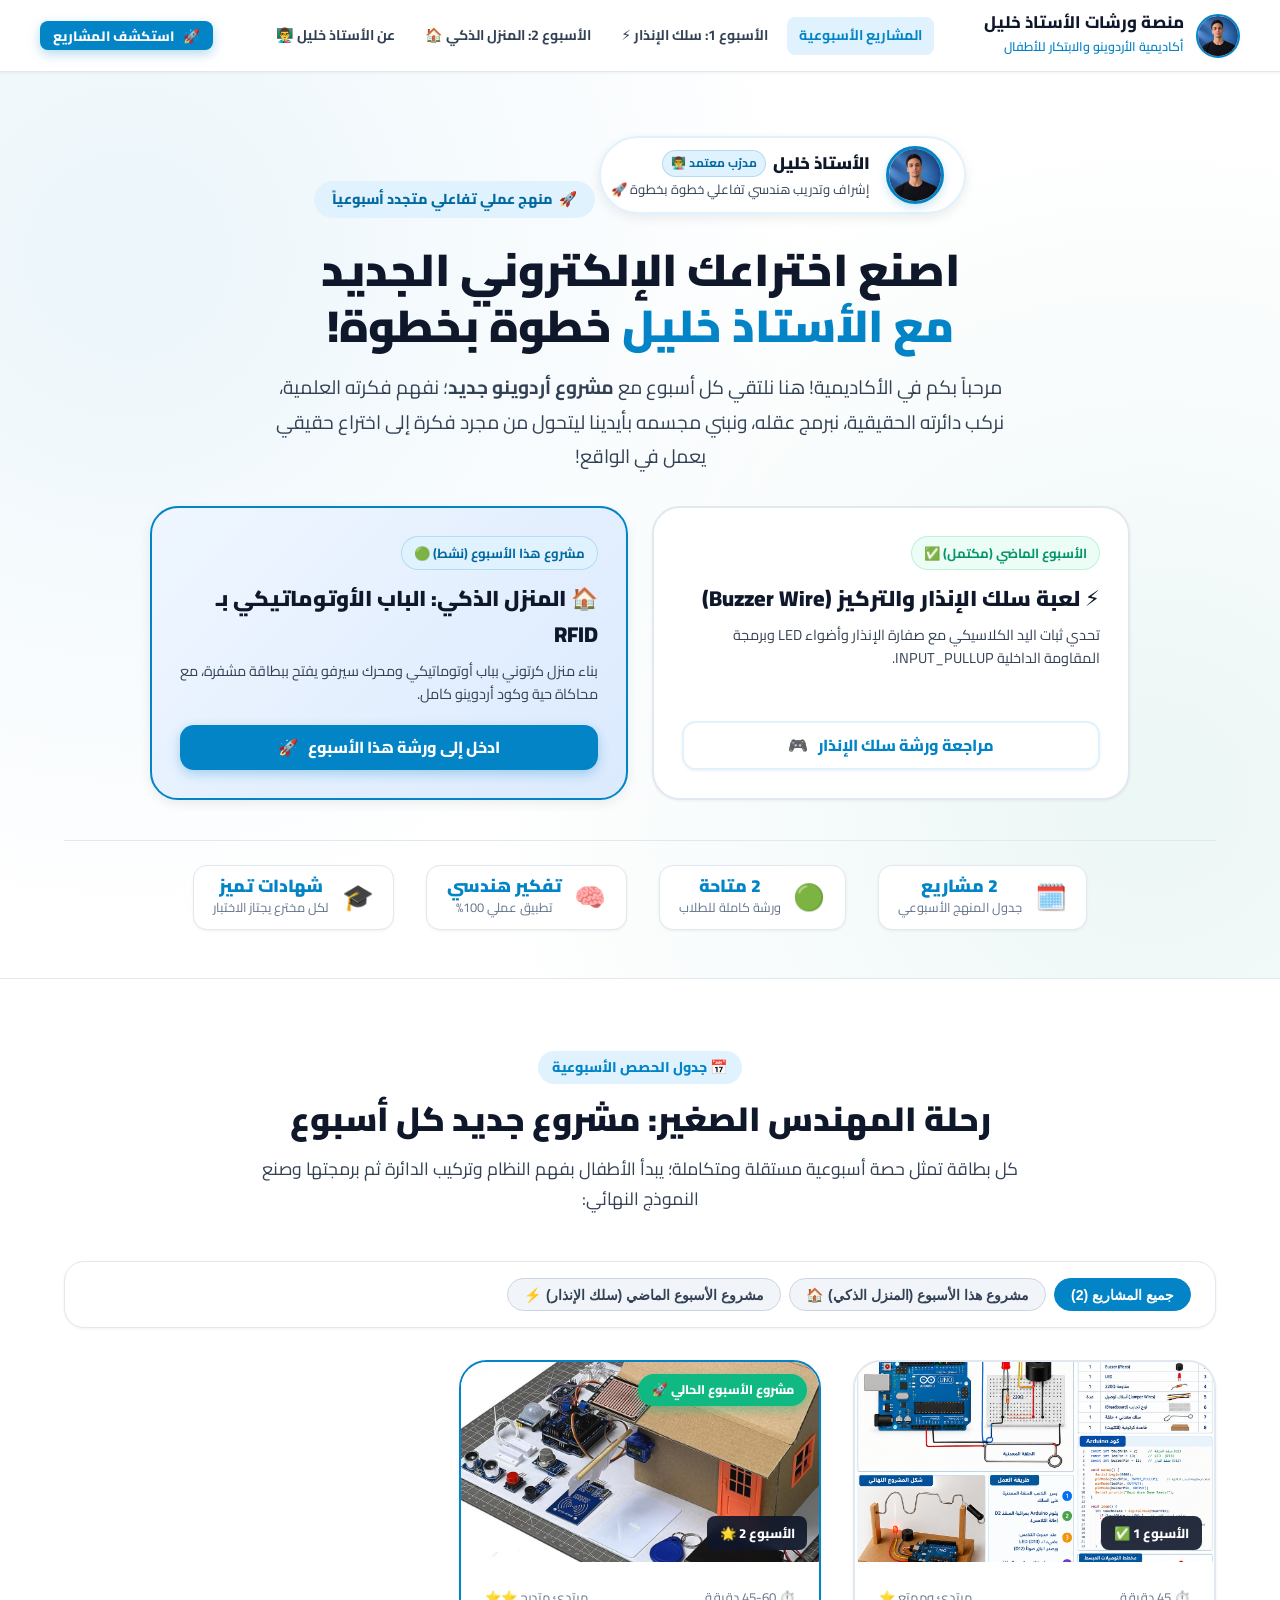
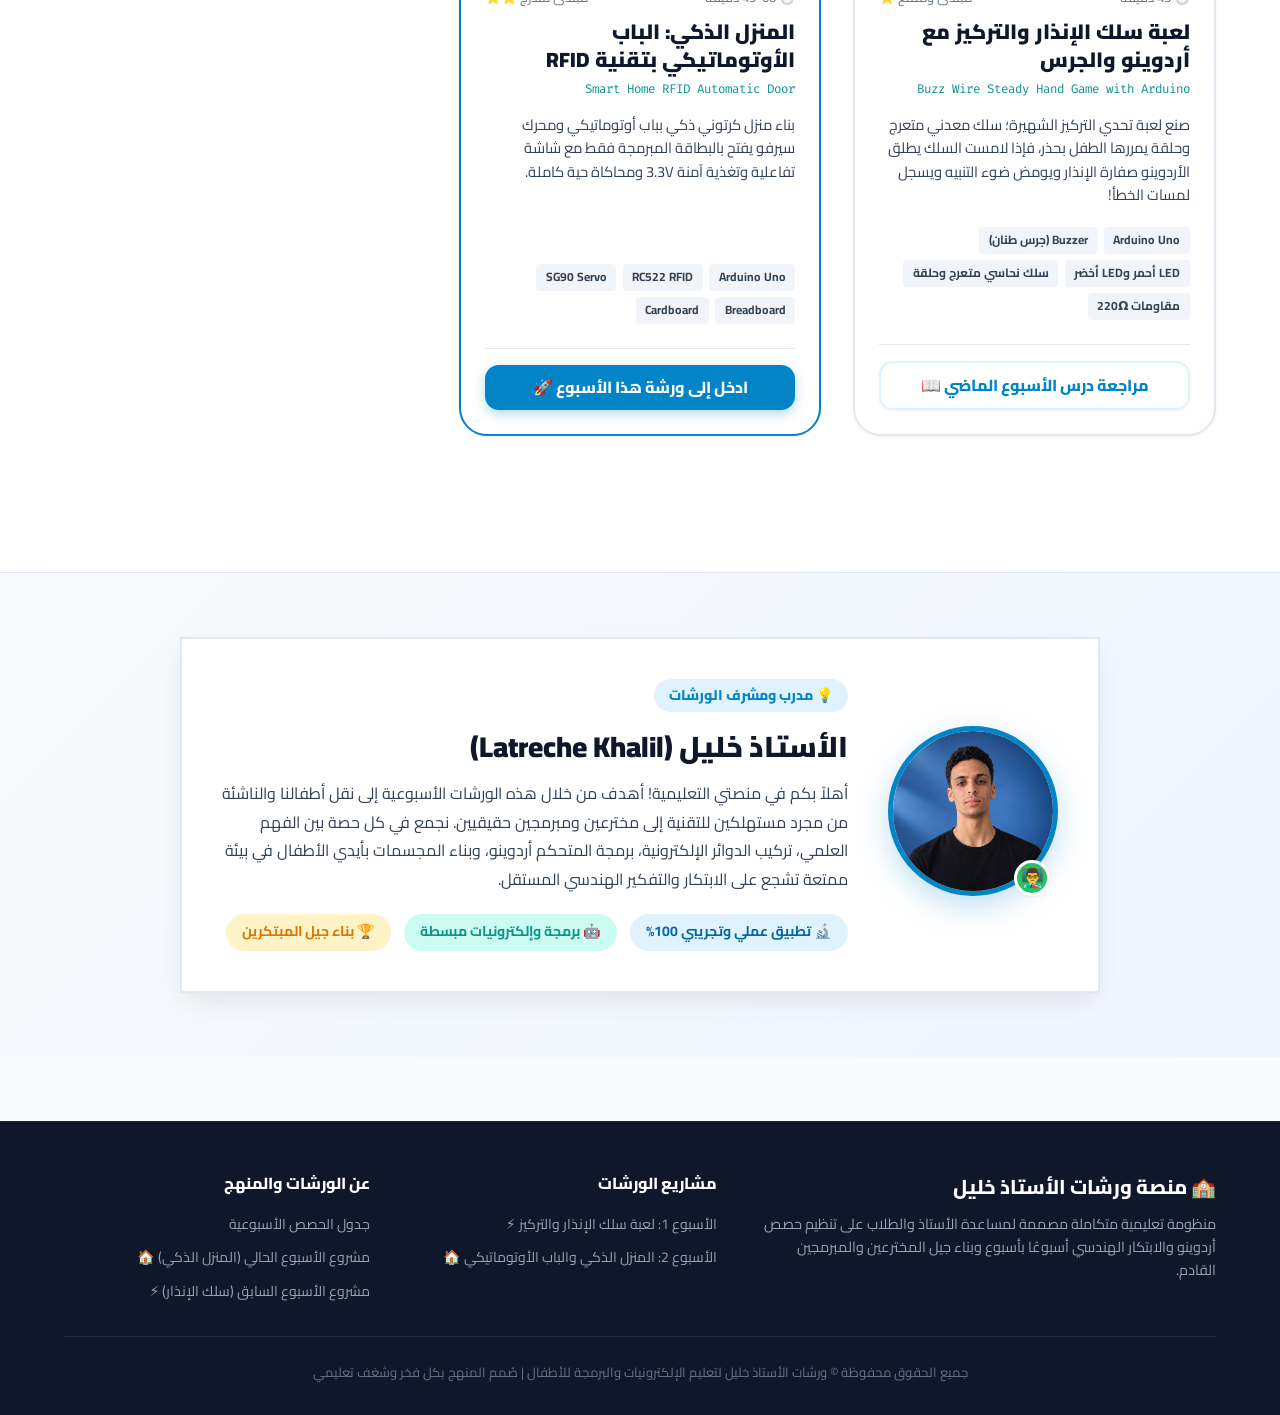
==== commit 73c374aa: "إضافة صورة الأستاذ خليل وقسم التعريف بالمشرف في الصفحة الرئيسية" ====
--- a/index.html
+++ b/index.html
@@ -18,7 +18,7 @@
   <header class="header-nav">
     <div class="container nav-content">
       <a href="index.html" class="nav-brand">
-        <div class="brand-icon">🏫</div>
+        <img src="assets/images/teacher_khalil.jpg" alt="الأستاذ خليل" style="width: 44px; height: 44px; border-radius: 50%; object-fit: cover; border: 2px solid var(--color-primary); box-shadow: var(--shadow-sm); flex-shrink: 0;">
         <div class="brand-text">
           <h1>منصة ورشات الأستاذ خليل</h1>
           <span>أكاديمية الأردوينو والابتكار للأطفال</span>
@@ -29,6 +29,7 @@
         <a href="#curriculum" class="active">المشاريع الأسبوعية</a>
         <a href="projects/buzzer-wire-game/index.html">الأسبوع 1: سلك الإنذار ⚡</a>
         <a href="projects/rfid-smart-door/index.html">الأسبوع 2: المنزل الذكي 🏠</a>
+        <a href="#about-teacher">عن الأستاذ خليل 👨‍🏫</a>
       </nav>
 
       <div class="nav-actions">
@@ -46,6 +47,20 @@
          ==================================================================== -->
     <section class="portal-hero">
       <div class="container">
+        <!-- بطاقة تعريف المشرف وصورة الأستاذ خليل -->
+        <div style="display: inline-flex; align-items: center; gap: 1rem; background: white; padding: 0.5rem 1.25rem 0.5rem 0.6rem; border-radius: var(--radius-full); box-shadow: var(--shadow-md); border: 2px solid #e0f2fe; margin-bottom: 1.75rem;">
+          <img src="assets/images/teacher_khalil.jpg" alt="الأستاذ خليل" style="width: 58px; height: 58px; border-radius: 50%; object-fit: cover; border: 3px solid var(--color-primary); box-shadow: 0 4px 10px rgba(2, 132, 199, 0.2);">
+          <div style="text-align: right;">
+            <div style="font-weight: 900; font-size: 1.05rem; color: var(--text-primary); display: flex; align-items: center; gap: 0.4rem;">
+              <span>الأستاذ خليل</span>
+              <span class="badge badge-blue" style="font-size: 0.75rem; padding: 0.15rem 0.5rem;">مدرّب معتمد 👨‍🏫</span>
+            </div>
+            <p style="margin: 0; font-size: 0.82rem; color: var(--text-secondary);">
+              إشراف وتدريب هندسي تفاعلي خطوة بخطوة 🚀
+            </p>
+          </div>
+        </div>
+
         <div class="portal-tag">
           🚀 <span>منهج عملي تفاعلي متجدد أسبوعياً</span>
         </div>
@@ -162,6 +177,44 @@
       </div>
     </section>
 
+  
+    <!-- ====================================================================
+         قسم المشرف على الورشات: الأستاذ خليل (ABOUT INSTRUCTOR)
+         ==================================================================== -->
+    <section class="section-wrapper" id="about-teacher" style="background: linear-gradient(135deg, #f8fafc 0%, #eff6ff 100%); border-top: 1px solid var(--border-subtle); padding: 4rem 0;">
+      <div class="container">
+        <div style="max-width: 920px; margin: 0 auto; background: white; border-radius: var(--radius-2xl); border: 2px solid var(--border-subtle); padding: 2.5rem; box-shadow: var(--shadow-lg); display: flex; align-items: center; gap: 2.5rem; flex-wrap: wrap;">
+          <div style="flex-shrink: 0; margin: 0 auto; text-align: center;">
+            <div style="position: relative; display: inline-block;">
+              <img src="assets/images/teacher_khalil.jpg" alt="الأستاذ خليل" style="width: 170px; height: 170px; border-radius: 50%; object-fit: cover; border: 5px solid var(--color-primary); box-shadow: 0 10px 30px rgba(2, 132, 199, 0.25);">
+              <span style="position: absolute; bottom: 8px; right: 8px; background: #22c55e; color: white; width: 36px; height: 36px; border-radius: 50%; display: flex; align-items: center; justify-content: center; font-size: 1.15rem; border: 3px solid white; box-shadow: var(--shadow-sm);" title="متاح للإشراف والتدريب">👨‍🏫</span>
+            </div>
+          </div>
+          
+          <div style="flex: 1; min-width: 280px; text-align: right;">
+            <span class="section-tag" style="margin-bottom: 0.6rem;">💡 مدرب ومشرف الورشات</span>
+            <h3 style="font-size: 1.8rem; font-weight: 900; color: var(--text-primary); margin-bottom: 0.5rem;">
+              الأستاذ خليل (Latreche Khalil)
+            </h3>
+            <p style="font-size: 1rem; color: var(--text-secondary); line-height: 1.8; margin-bottom: 1.25rem;">
+              أهلاً بكم في منصتي التعليمية! أهدف من خلال هذه الورشات الأسبوعية إلى نقل أطفالنا والناشئة من مجرد مستهلكين للتقنية إلى مخترعين ومبرمجين حقيقيين. نجمع في كل حصة بين الفهم العلمي، تركيب الدوائر الإلكترونية، برمجة المتحكم أردوينو، وبناء المجسمات بأيدي الأطفال في بيئة ممتعة تشجع على الابتكار والتفكير الهندسي المستقل.
+            </p>
+            <div style="display: flex; gap: 0.8rem; flex-wrap: wrap;">
+              <div style="background: var(--color-primary-light); color: var(--color-primary-dark); font-weight: 700; font-size: 0.88rem; padding: 0.4rem 1rem; border-radius: var(--radius-full);">
+                🔬 تطبيق عملي وتجريبي 100%
+              </div>
+              <div style="background: var(--color-teal-light); color: var(--color-teal); font-weight: 700; font-size: 0.88rem; padding: 0.4rem 1rem; border-radius: var(--radius-full);">
+                🤖 برمجة وإلكترونيات مبسطة
+              </div>
+              <div style="background: var(--color-warning-light); color: var(--color-warning-dark); font-weight: 700; font-size: 0.88rem; padding: 0.4rem 1rem; border-radius: var(--radius-full);">
+                🏆 بناء جيل المبتكرين
+              </div>
+            </div>
+          </div>
+        </div>
+      </div>
+    </section>
+
   </main>
 
   
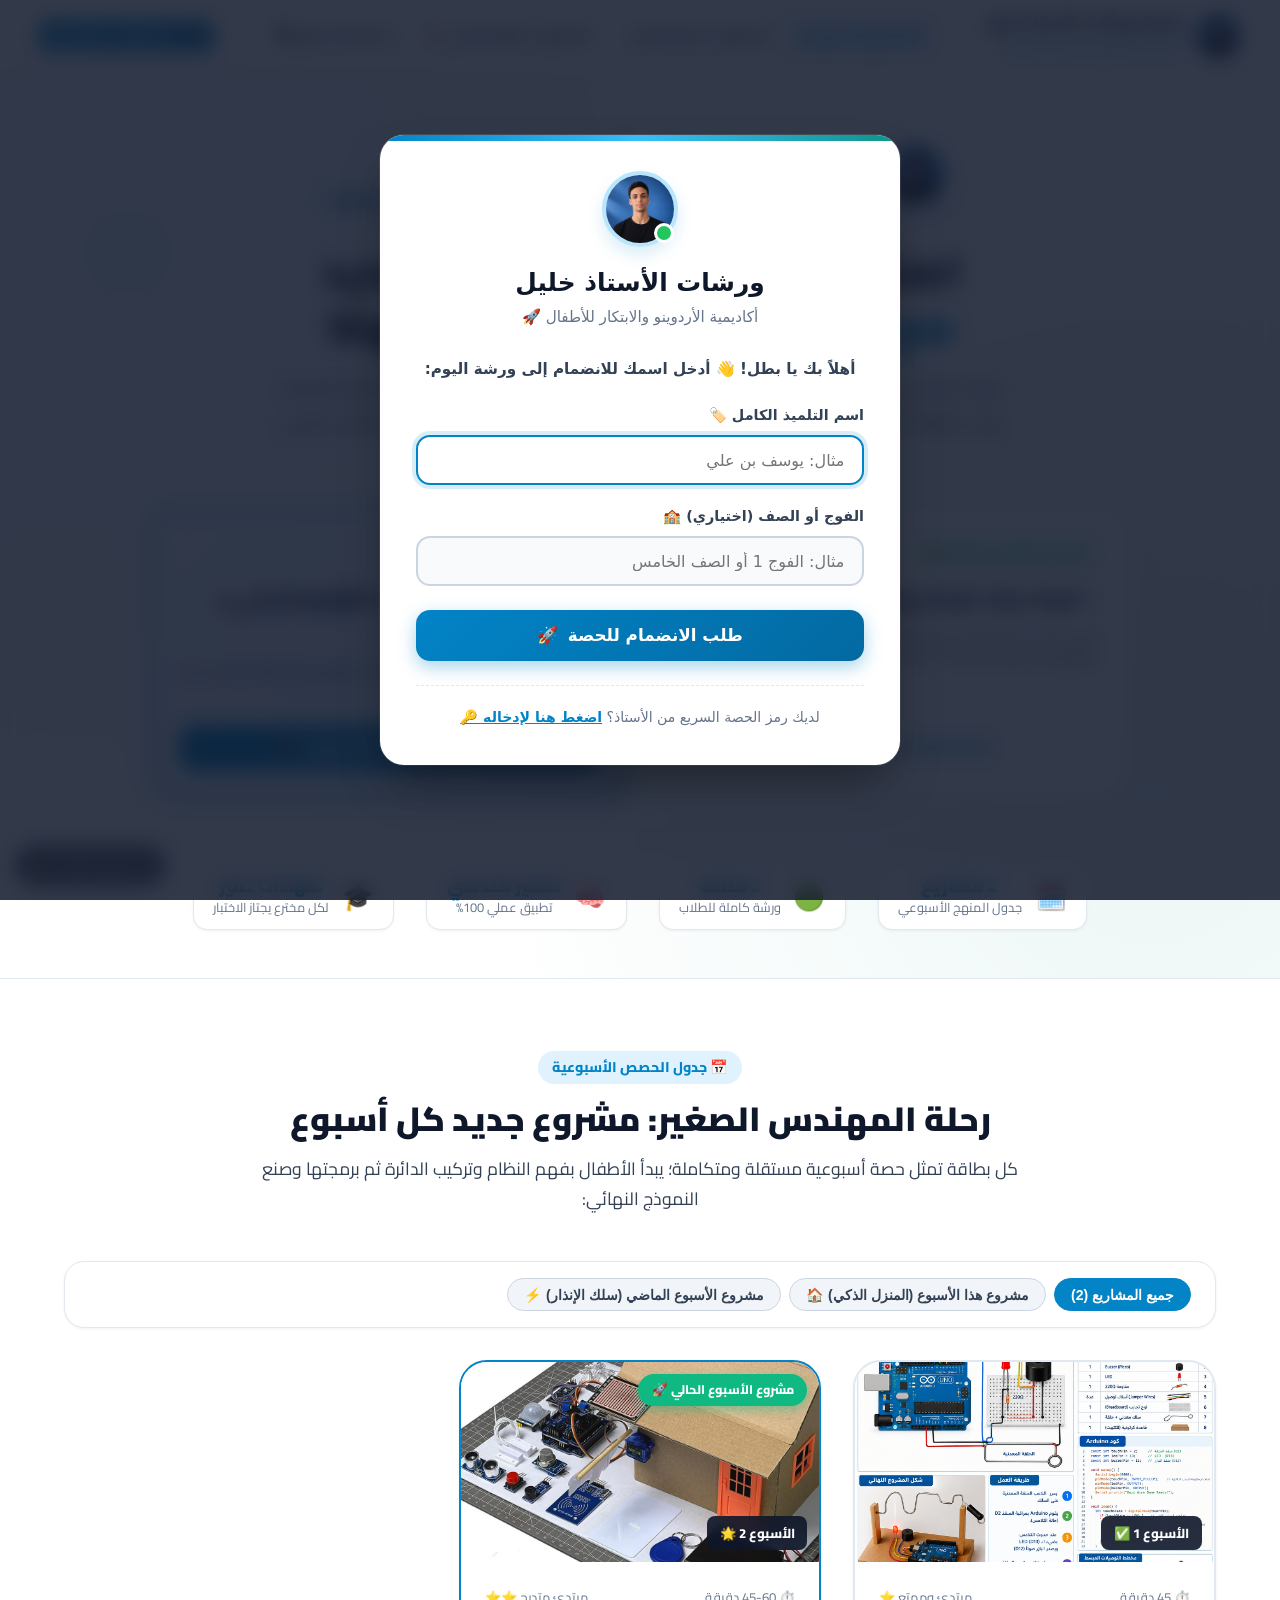
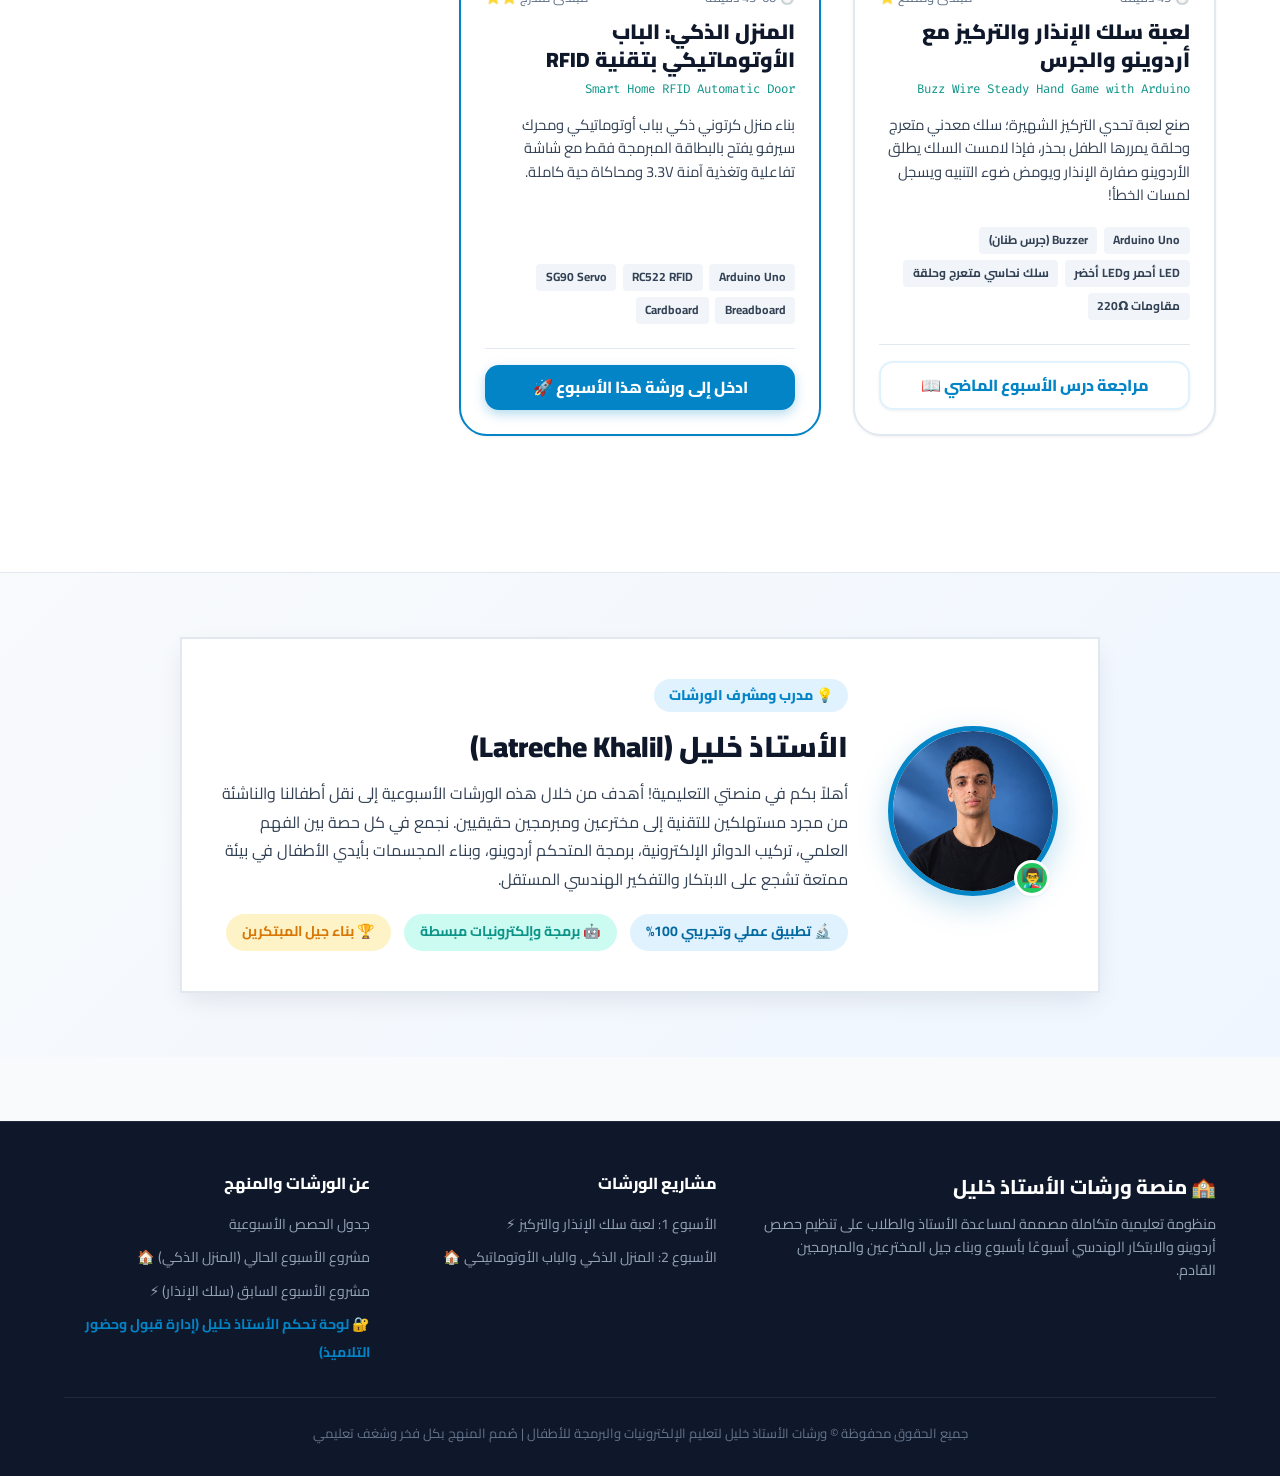
==== commit b1d8bf9f: "إضافة نظام بوابة دخول وقبول التلاميذ ولوحة تحكم الأستاذ خليل (Classroom Gate & Admin Dashboard)" ====
--- a/index.html
+++ b/index.html
@@ -11,6 +11,7 @@
   <!-- ورقة الأنماط الرئيسية وأنماط البوابة المنهجية -->
   <link rel="stylesheet" href="css/style.css">
   <link rel="stylesheet" href="css/portal.css">
+  <link rel="stylesheet" href="css/classroom-gate.css">
 </head>
 <body>
 
@@ -244,6 +245,7 @@
             <li><a href="#curriculum">جدول الحصص الأسبوعية</a></li>
             <li><a href="projects/rfid-smart-door/index.html">مشروع الأسبوع الحالي (المنزل الذكي) 🏠</a></li>
             <li><a href="projects/buzzer-wire-game/index.html">مشروع الأسبوع السابق (سلك الإنذار) ⚡</a></li>
+            <li><a href="admin.html" style="color:var(--color-primary); font-weight:700;">🔐 لوحة تحكم الأستاذ خليل (إدارة قبول وحضور التلاميذ)</a></li>
           </ul>
         </div>
       </div>
@@ -256,5 +258,8 @@
 
   <!-- ملف جافاسكريبت البوابة -->
   <script src="js/portal.js"></script>
+  <!-- منظومة بوابة دخول وقبول التلاميذ للأستاذ خليل -->
+  <script src="js/mqtt.min.js"></script>
+  <script src="js/classroom-gate.js"></script>
 </body>
 </html>
--- a/css/classroom-gate.css
+++ b/css/classroom-gate.css
@@ -0,0 +1,442 @@
+/* ==========================================================================
+   بوابة دخول التلاميذ وقبول الأستاذ خليل (CLASSROOM GATE & STUDENT ADMISSION)
+   ========================================================================== */
+
+:root {
+  --gate-primary: #0284c7;
+  --gate-primary-dark: #0369a1;
+  --gate-primary-light: #e0f2fe;
+  --gate-accent: #0d9488;
+  --gate-success: #16a34a;
+  --gate-warning: #f59e0b;
+  --gate-danger: #dc2626;
+  --gate-bg: rgba(15, 23, 42, 0.85);
+  --gate-card-bg: #ffffff;
+}
+
+/* شاشة الحظر الكاملة (OVERLAY) */
+.classroom-gate-overlay {
+  position: fixed;
+  inset: 0;
+  width: 100vw;
+  height: 100vh;
+  background: var(--gate-bg);
+  backdrop-filter: blur(10px);
+  -webkit-backdrop-filter: blur(10px);
+  z-index: 999999;
+  display: flex;
+  align-items: center;
+  justify-content: center;
+  padding: 1.25rem;
+  overflow-y: auto;
+  opacity: 1;
+  transition: opacity 0.4s ease, visibility 0.4s ease;
+  direction: rtl;
+  font-family: system-ui, -apple-system, 'Segoe UI', Roboto, Helvetica, Arial, sans-serif;
+}
+
+.classroom-gate-overlay.gate-hidden {
+  opacity: 0;
+  visibility: hidden;
+  pointer-events: none;
+}
+
+/* بطاقة نافذة البوابة (GATE CARD) */
+.classroom-gate-card {
+  background: var(--gate-card-bg);
+  width: 100%;
+  max-width: 520px;
+  border-radius: 24px;
+  padding: 2.25rem;
+  box-shadow: 0 25px 50px -12px rgba(0, 0, 0, 0.4), 0 0 0 1px rgba(255, 255, 255, 0.1);
+  text-align: center;
+  position: relative;
+  overflow: hidden;
+  animation: gateScaleIn 0.35s cubic-bezier(0.16, 1, 0.3, 1);
+}
+
+@keyframes gateScaleIn {
+  from {
+    opacity: 0;
+    transform: scale(0.92) translateY(15px);
+  }
+  to {
+    opacity: 1;
+    transform: scale(1) translateY(0);
+  }
+}
+
+/* الشريط العلوي الديكوري */
+.gate-top-bar {
+  position: absolute;
+  top: 0;
+  left: 0;
+  right: 0;
+  height: 6px;
+  background: linear-gradient(90deg, var(--gate-primary), #38bdf8, var(--gate-accent));
+}
+
+/* رأس البطاقة */
+.gate-header-icon {
+  width: 76px;
+  height: 76px;
+  border-radius: 50%;
+  background: var(--gate-primary-light);
+  display: inline-flex;
+  align-items: center;
+  justify-content: center;
+  margin-bottom: 1.25rem;
+  border: 4px solid #bae6fd;
+  box-shadow: 0 8px 16px rgba(2, 132, 199, 0.15);
+  position: relative;
+}
+
+.gate-header-icon img {
+  width: 100%;
+  height: 100%;
+  border-radius: 50%;
+  object-fit: cover;
+}
+
+.gate-header-icon .gate-status-dot {
+  position: absolute;
+  bottom: 0;
+  right: 0;
+  width: 20px;
+  height: 20px;
+  border-radius: 50%;
+  background: #22c55e;
+  border: 3px solid white;
+}
+
+.gate-title {
+  font-size: 1.55rem;
+  font-weight: 900;
+  color: #0f172a;
+  margin: 0 0 0.4rem;
+  line-height: 1.3;
+}
+
+.gate-subtitle {
+  font-size: 0.95rem;
+  color: #64748b;
+  margin: 0 0 1.75rem;
+  line-height: 1.6;
+}
+
+/* الحقول والنماذج */
+.gate-form-group {
+  margin-bottom: 1.2rem;
+  text-align: right;
+}
+
+.gate-label {
+  display: block;
+  font-weight: 700;
+  font-size: 0.9rem;
+  color: #334155;
+  margin-bottom: 0.45rem;
+}
+
+.gate-input {
+  width: 100%;
+  padding: 0.85rem 1.1rem;
+  border-radius: 14px;
+  border: 2px solid #cbd5e1;
+  font-family: inherit;
+  font-size: 1rem;
+  background: #f8fafc;
+  color: #0f172a;
+  transition: all 0.2s ease;
+  box-sizing: border-box;
+}
+
+.gate-input:focus {
+  outline: none;
+  border-color: var(--gate-primary);
+  background: white;
+  box-shadow: 0 0 0 4px rgba(2, 132, 199, 0.15);
+}
+
+.gate-submit-btn {
+  width: 100%;
+  padding: 0.95rem 1.5rem;
+  border-radius: 14px;
+  border: none;
+  background: linear-gradient(135deg, var(--gate-primary), var(--gate-primary-dark));
+  color: white;
+  font-size: 1.05rem;
+  font-weight: 800;
+  font-family: inherit;
+  cursor: pointer;
+  display: flex;
+  align-items: center;
+  justify-content: center;
+  gap: 0.6rem;
+  box-shadow: 0 6px 18px rgba(2, 132, 199, 0.35);
+  transition: all 0.25s ease;
+  margin-top: 1.5rem;
+}
+
+.gate-submit-btn:hover {
+  transform: translateY(-2px);
+  box-shadow: 0 10px 24px rgba(2, 132, 199, 0.45);
+}
+
+.gate-submit-btn:active {
+  transform: translateY(0);
+}
+
+/* وضع غرفة الانتظار (WAITING ROOM VIEW) */
+.gate-waiting-view {
+  display: none;
+  text-align: center;
+  padding: 1rem 0;
+}
+
+.gate-waiting-view.gate-active {
+  display: block;
+}
+
+.gate-radar-spinner {
+  width: 90px;
+  height: 90px;
+  border-radius: 50%;
+  background: radial-gradient(circle, #e0f2fe 0%, #bae6fd 60%, transparent 70%);
+  margin: 0 auto 1.5rem;
+  display: flex;
+  align-items: center;
+  justify-content: center;
+  position: relative;
+}
+
+.gate-radar-spinner::before,
+.gate-radar-spinner::after {
+  content: '';
+  position: absolute;
+  inset: -8px;
+  border-radius: 50%;
+  border: 2px solid #38bdf8;
+  animation: radarPulse 2s cubic-bezier(0.24, 0, 0.38, 1) infinite;
+}
+
+.gate-radar-spinner::after {
+  animation-delay: 1s;
+}
+
+@keyframes radarPulse {
+  0% {
+    transform: scale(0.6);
+    opacity: 0.9;
+  }
+  100% {
+    transform: scale(1.4);
+    opacity: 0;
+  }
+}
+
+.gate-student-badge {
+  display: inline-flex;
+  align-items: center;
+  gap: 0.5rem;
+  background: #f1f5f9;
+  padding: 0.4rem 1rem;
+  border-radius: 9999px;
+  font-weight: 800;
+  font-size: 0.95rem;
+  color: #0f172a;
+  border: 1px solid #e2e8f0;
+  margin-bottom: 1rem;
+}
+
+.gate-waiting-status {
+  background: #fef3c7;
+  color: #b45309;
+  border: 1px solid #fde68a;
+  padding: 0.6rem 1.1rem;
+  border-radius: 12px;
+  font-weight: 700;
+  font-size: 0.95rem;
+  display: inline-flex;
+  align-items: center;
+  gap: 0.5rem;
+  margin-bottom: 1.5rem;
+}
+
+/* خيار إدخال الرمز السريع للأستاذ */
+.gate-pin-toggle {
+  margin-top: 1.5rem;
+  padding-top: 1.25rem;
+  border-top: 1px dashed #e2e8f0;
+  font-size: 0.88rem;
+  color: #64748b;
+}
+
+.gate-pin-toggle button {
+  background: none;
+  border: none;
+  color: var(--gate-primary);
+  font-weight: 700;
+  cursor: pointer;
+  text-decoration: underline;
+  font-family: inherit;
+  font-size: 0.88rem;
+}
+
+.gate-pin-box {
+  display: none;
+  margin-top: 0.9rem;
+  background: #f8fafc;
+  padding: 1rem;
+  border-radius: 12px;
+  border: 1px solid #e2e8f0;
+}
+
+.gate-pin-box.gate-active {
+  display: block;
+}
+
+.gate-pin-inputs {
+  display: flex;
+  gap: 0.5rem;
+  justify-content: center;
+  margin: 0.75rem 0;
+}
+
+.gate-pin-digit {
+  width: 48px;
+  height: 52px;
+  text-align: center;
+  font-size: 1.5rem;
+  font-weight: 900;
+  border: 2px solid #cbd5e1;
+  border-radius: 10px;
+  background: white;
+  color: var(--gate-primary-dark);
+}
+
+.gate-pin-digit:focus {
+  outline: none;
+  border-color: var(--gate-primary);
+  box-shadow: 0 0 0 3px rgba(2, 132, 199, 0.15);
+}
+
+/* حالة النجاح والقبول (SUCCESS STATE) */
+.gate-success-view {
+  display: none;
+  text-align: center;
+  padding: 1rem 0;
+  animation: gateSuccessPop 0.5s cubic-bezier(0.175, 0.885, 0.32, 1.275);
+}
+
+@keyframes gateSuccessPop {
+  0% { transform: scale(0.85); opacity: 0; }
+  100% { transform: scale(1); opacity: 1; }
+}
+
+.gate-success-view.gate-active {
+  display: block;
+}
+
+.gate-success-icon {
+  width: 80px;
+  height: 80px;
+  border-radius: 50%;
+  background: #dcfce7;
+  color: #16a34a;
+  display: inline-flex;
+  align-items: center;
+  justify-content: center;
+  font-size: 2.5rem;
+  margin-bottom: 1.25rem;
+  border: 4px solid #bbf7d0;
+  box-shadow: 0 8px 20px rgba(22, 163, 74, 0.2);
+}
+
+/* شريط التلميذ المقبول في أعلى الموقع (STUDENT SESSION PILL) */
+.student-session-pill {
+  position: fixed;
+  top: 12px;
+  left: 16px;
+  z-index: 9999;
+  background: white;
+  border: 1px solid #cbd5e1;
+  border-radius: 9999px;
+  padding: 0.35rem 0.85rem 0.35rem 0.45rem;
+  display: inline-flex;
+  align-items: center;
+  gap: 0.6rem;
+  box-shadow: 0 4px 12px rgba(0, 0, 0, 0.08);
+  font-size: 0.85rem;
+  font-weight: 700;
+  color: #1e293b;
+  direction: rtl;
+  transition: all 0.2s ease;
+}
+
+.student-session-pill:hover {
+  box-shadow: 0 6px 16px rgba(0, 0, 0, 0.12);
+  transform: translateY(-1px);
+}
+
+.student-session-pill .student-dot {
+  width: 10px;
+  height: 10px;
+  border-radius: 50%;
+  background: #22c55e;
+  box-shadow: 0 0 0 3px rgba(34, 197, 94, 0.2);
+  animation: dotPulse 2s infinite;
+}
+
+@keyframes dotPulse {
+  0% { transform: scale(0.95); box-shadow: 0 0 0 0 rgba(34, 197, 94, 0.5); }
+  70% { transform: scale(1); box-shadow: 0 0 0 6px rgba(34, 197, 94, 0); }
+  100% { transform: scale(0.95); box-shadow: 0 0 0 0 rgba(34, 197, 94, 0); }
+}
+
+.student-session-pill .btn-logout-gate {
+  background: #fee2e2;
+  color: #dc2626;
+  border: none;
+  border-radius: 9999px;
+  padding: 0.2rem 0.6rem;
+  font-size: 0.75rem;
+  font-weight: 700;
+  cursor: pointer;
+  transition: all 0.15s ease;
+  font-family: inherit;
+}
+
+.student-session-pill .btn-logout-gate:hover {
+  background: #fecaca;
+}
+
+/* زر لوحة تحكم الأستاذ العائم السري (TEACHER ACCESS BUTTON) */
+.teacher-gate-btn {
+  position: fixed;
+  bottom: 16px;
+  left: 16px;
+  z-index: 9998;
+  background: #0f172a;
+  color: #f8fafc;
+  border: 1px solid #334155;
+  border-radius: 9999px;
+  padding: 0.45rem 0.95rem;
+  font-size: 0.8rem;
+  font-weight: 700;
+  display: inline-flex;
+  align-items: center;
+  gap: 0.45rem;
+  text-decoration: none;
+  box-shadow: 0 4px 14px rgba(0, 0, 0, 0.25);
+  transition: all 0.2s ease;
+  opacity: 0.7;
+}
+
+.teacher-gate-btn:hover {
+  opacity: 1;
+  transform: translateY(-2px);
+  background: #0284c7;
+  color: white;
+  border-color: #0284c7;
+}
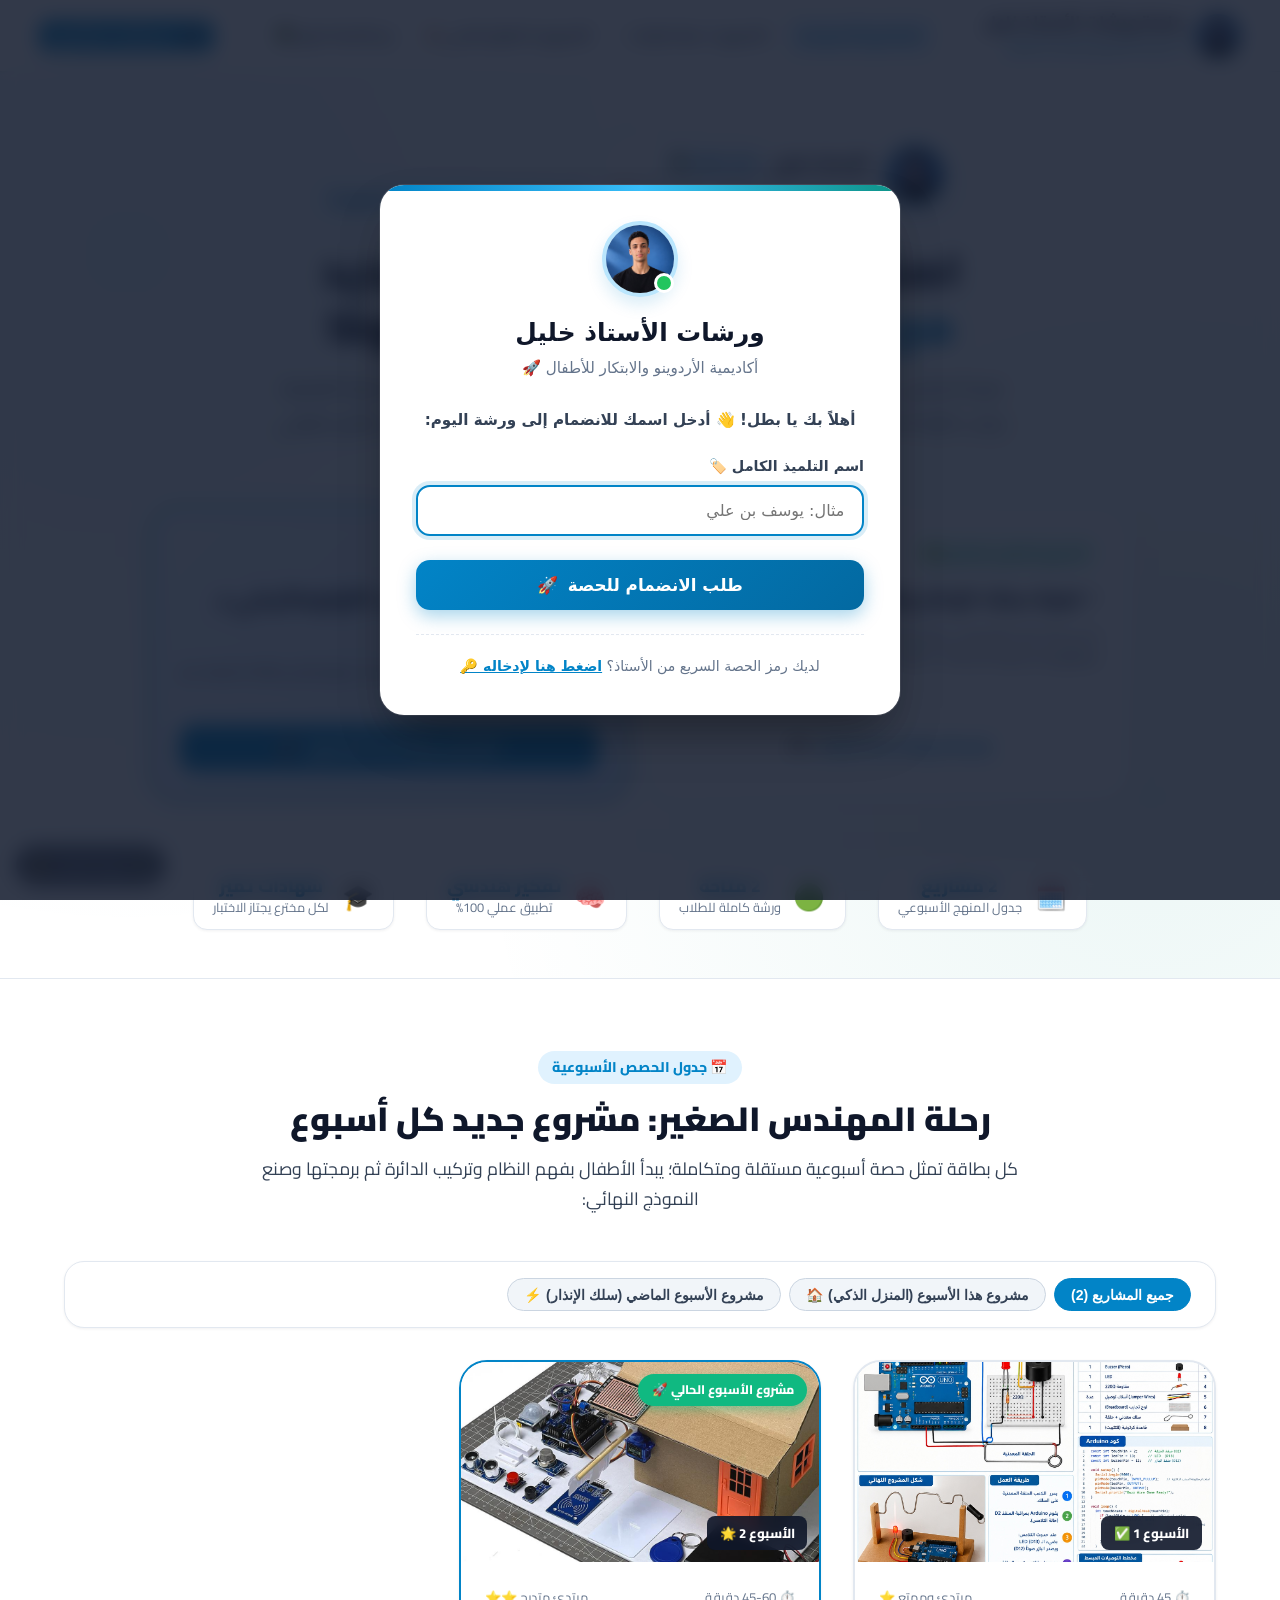
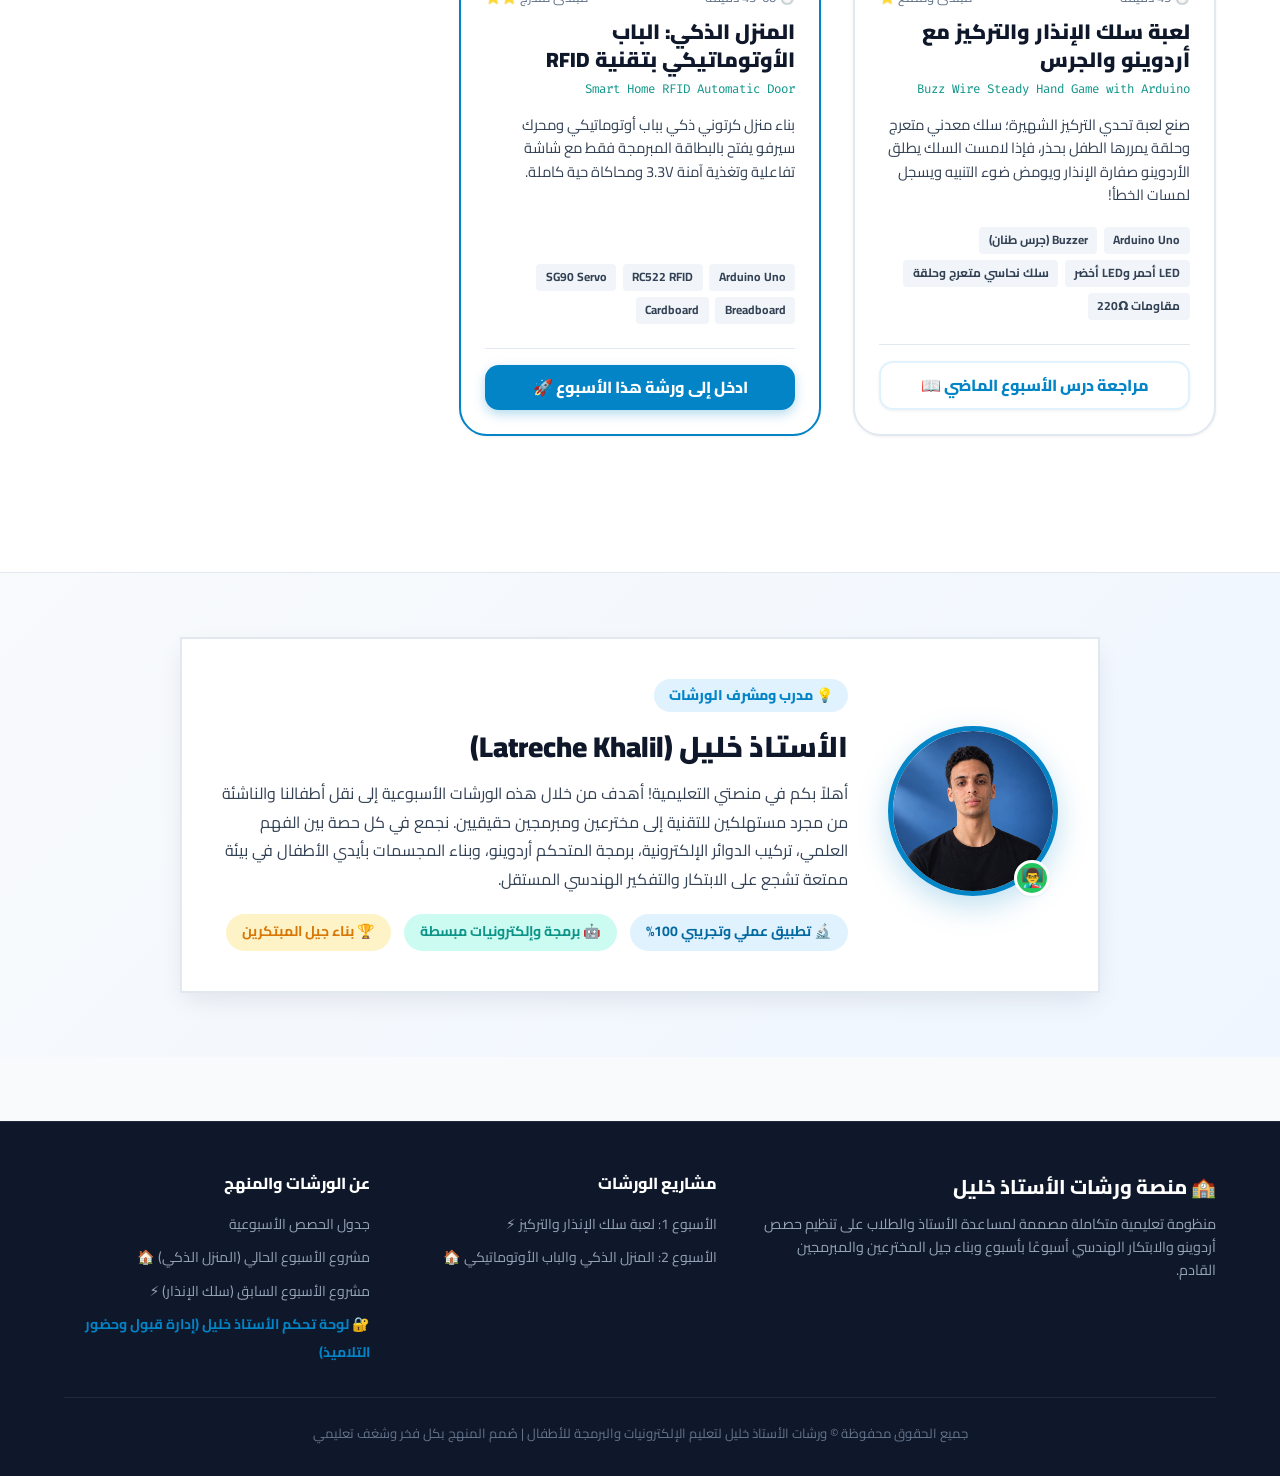
==== commit d4c7947b: "تحسين التجاوب الشامل (Responsive Design) للهواتف والأجهزة اللوحية عبر كامل المنصة" ====
--- a/index.html
+++ b/index.html
@@ -76,7 +76,7 @@
         </p>
 
         <!-- بطاقتا استعراض مشروعي الأسبوع الماضي وهذا الأسبوع -->
-        <div style="display: grid; grid-template-columns: 1fr 1fr; gap: 1.5rem; max-width: 980px; margin: 0 auto 2.5rem; text-align: right;">
+        <div class="portal-featured-grid">
           <!-- الأسبوع 1: سلك الإنذار -->
           <div style="background: white; border: 2px solid var(--border-subtle); border-radius: var(--radius-xl); padding: 1.75rem; box-shadow: var(--shadow-sm); display: flex; flex-direction: column; justify-content: space-between;">
             <div>
@@ -184,7 +184,7 @@
          ==================================================================== -->
     <section class="section-wrapper" id="about-teacher" style="background: linear-gradient(135deg, #f8fafc 0%, #eff6ff 100%); border-top: 1px solid var(--border-subtle); padding: 4rem 0;">
       <div class="container">
-        <div style="max-width: 920px; margin: 0 auto; background: white; border-radius: var(--radius-2xl); border: 2px solid var(--border-subtle); padding: 2.5rem; box-shadow: var(--shadow-lg); display: flex; align-items: center; gap: 2.5rem; flex-wrap: wrap;">
+        <div class="instructor-showcase-card">
           <div style="flex-shrink: 0; margin: 0 auto; text-align: center;">
             <div style="position: relative; display: inline-block;">
               <img src="assets/images/teacher_khalil.jpg" alt="الأستاذ خليل" style="width: 170px; height: 170px; border-radius: 50%; object-fit: cover; border: 5px solid var(--color-primary); box-shadow: 0 10px 30px rgba(2, 132, 199, 0.25);">
--- a/css/style.css
+++ b/css/style.css
@@ -2509,8 +2509,47 @@
     grid-template-columns: 1fr;
   }
   
+  .nav-content {
+    flex-wrap: wrap;
+    padding: 0.5rem 0;
+    gap: 0.5rem;
+  }
+  .nav-brand {
+    gap: 0.6rem;
+  }
+  .nav-brand img, .nav-brand .brand-icon {
+    width: 38px !important;
+    height: 38px !important;
+  }
+  .nav-brand h1 {
+    font-size: 1.05rem !important;
+  }
+  .nav-brand span {
+    font-size: 0.72rem !important;
+  }
   .nav-links {
-    display: none; /* إخفاء الروابط الطويلة على الموبايل */
+    display: flex !important;
+    order: 3;
+    width: 100%;
+    overflow-x: auto;
+    white-space: nowrap;
+    padding: 0.35rem 0.15rem;
+    gap: 0.45rem;
+    scrollbar-width: none;
+    -webkit-overflow-scrolling: touch;
+  }
+  .nav-links::-webkit-scrollbar {
+    display: none;
+  }
+  .nav-links a {
+    font-size: 0.8rem !important;
+    padding: 0.35rem 0.75rem !important;
+    background: #f1f5f9;
+    border-radius: var(--radius-full);
+    flex-shrink: 0;
+  }
+  .nav-actions {
+    display: none;
   }
 }
 
--- a/css/portal.css
+++ b/css/portal.css
@@ -361,3 +361,142 @@
   padding: 2rem;
   margin-bottom: 4rem;
 }
+
+/* ==========================================================================
+   تحسينات التجاوب الشاملة مع مختلف الشاشات والهواتف (PORTAL RESPONSIVE)
+   ========================================================================== */
+
+/* شبكة البطاقات المميزة للأسبوعين */
+.portal-featured-grid {
+  display: grid;
+  grid-template-columns: 1fr 1fr;
+  gap: 1.5rem;
+  max-width: 980px;
+  margin: 0 auto 2.5rem;
+  text-align: right;
+}
+
+/* بطاقة المشرف والمدرب */
+.instructor-showcase-card {
+  max-width: 920px;
+  margin: 0 auto;
+  background: white;
+  border-radius: var(--radius-2xl);
+  border: 2px solid var(--border-subtle);
+  padding: 2.5rem;
+  box-shadow: var(--shadow-lg);
+  display: flex;
+  align-items: center;
+  gap: 2.5rem;
+  flex-wrap: wrap;
+}
+
+@media (max-width: 900px) {
+  .portal-hero {
+    padding: 2.75rem 0 2rem;
+  }
+  .portal-hero h1 {
+    font-size: clamp(1.75rem, 5.5vw, 2.5rem);
+    line-height: 1.35;
+  }
+  .portal-hero p {
+    font-size: 1.05rem;
+    line-height: 1.7;
+    margin-bottom: 1.75rem;
+    padding: 0 0.5rem;
+  }
+  .portal-featured-grid {
+    grid-template-columns: 1fr;
+    gap: 1.25rem;
+    margin-bottom: 2rem;
+  }
+  .projects-curriculum-grid {
+    grid-template-columns: repeat(auto-fill, minmax(280px, 1fr));
+    gap: 1.5rem;
+    margin-bottom: 3rem;
+  }
+  .portal-toolbar {
+    flex-direction: column;
+    align-items: stretch;
+    padding: 1rem;
+    gap: 0.75rem;
+    margin: 1.5rem 0 1.25rem;
+  }
+  .portal-filters-group {
+    width: 100%;
+    overflow-x: auto;
+    white-space: nowrap;
+    padding-bottom: 0.4rem;
+    scrollbar-width: none;
+    -webkit-overflow-scrolling: touch;
+  }
+  .portal-filters-group::-webkit-scrollbar {
+    display: none;
+  }
+  .btn-filter-portal {
+    flex-shrink: 0;
+    font-size: 0.85rem;
+    padding: 0.4rem 0.9rem;
+  }
+  .portal-stats-row {
+    display: grid;
+    grid-template-columns: 1fr 1fr;
+    gap: 0.75rem;
+    padding-top: 1rem;
+    margin-top: 1.5rem;
+  }
+  .portal-stat-item {
+    padding: 0.6rem 0.85rem;
+    gap: 0.6rem;
+  }
+  .portal-stat-icon {
+    font-size: 1.35rem;
+  }
+  .portal-stat-info h5 {
+    font-size: 1rem;
+  }
+  .portal-stat-info p {
+    font-size: 0.75rem;
+  }
+  .instructor-showcase-card {
+    padding: 1.75rem 1.25rem;
+    gap: 1.5rem;
+    text-align: center;
+  }
+  .instructor-showcase-card img {
+    width: 130px !important;
+    height: 130px !important;
+  }
+  .instructor-showcase-card .section-tag {
+    margin: 0 auto 0.6rem;
+  }
+  .instructor-showcase-card h3 {
+    font-size: 1.5rem !important;
+  }
+  .instructor-showcase-card > div:last-child {
+    text-align: center !important;
+  }
+  .instructor-showcase-card div[style*="display: flex"] {
+    justify-content: center;
+  }
+}
+
+@media (max-width: 480px) {
+  .portal-hero {
+    padding: 2rem 0 1.5rem;
+  }
+  .portal-stats-row {
+    grid-template-columns: 1fr 1fr;
+    gap: 0.5rem;
+  }
+  .portal-stat-item {
+    padding: 0.5rem 0.6rem;
+    border-radius: var(--radius-sm);
+  }
+  .curriculum-card-media {
+    height: 180px;
+  }
+  .curriculum-card-body {
+    padding: 1.25rem;
+  }
+}
--- a/css/classroom-gate.css
+++ b/css/classroom-gate.css
@@ -440,3 +440,54 @@
   color: white;
   border-color: #0284c7;
 }
+
+
+/* تحسينات التجاوب لشاشات الهواتف */
+@media (max-width: 600px) {
+  .classroom-gate-overlay {
+    padding: 0.75rem;
+  }
+  .classroom-gate-card {
+    padding: 1.5rem 1.15rem;
+    border-radius: 20px;
+    max-width: 100%;
+  }
+  .gate-header-icon {
+    width: 64px;
+    height: 64px;
+    margin-bottom: 0.9rem;
+  }
+  .gate-title {
+    font-size: 1.35rem;
+  }
+  .gate-subtitle {
+    font-size: 0.88rem;
+    margin-bottom: 1.25rem;
+  }
+  .gate-input {
+    padding: 0.75rem 0.95rem;
+    font-size: 0.95rem;
+  }
+  .gate-submit-btn {
+    padding: 0.85rem 1.2rem;
+    font-size: 0.98rem;
+  }
+  .gate-radar-spinner {
+    width: 70px;
+    height: 70px;
+    margin-bottom: 1rem;
+  }
+  .student-session-pill {
+    top: 8px;
+    left: 8px;
+    padding: 0.25rem 0.65rem;
+    font-size: 0.78rem;
+    max-width: calc(100vw - 16px);
+  }
+  .teacher-gate-btn {
+    bottom: 10px;
+    left: 10px;
+    padding: 0.35rem 0.75rem;
+    font-size: 0.75rem;
+  }
+}
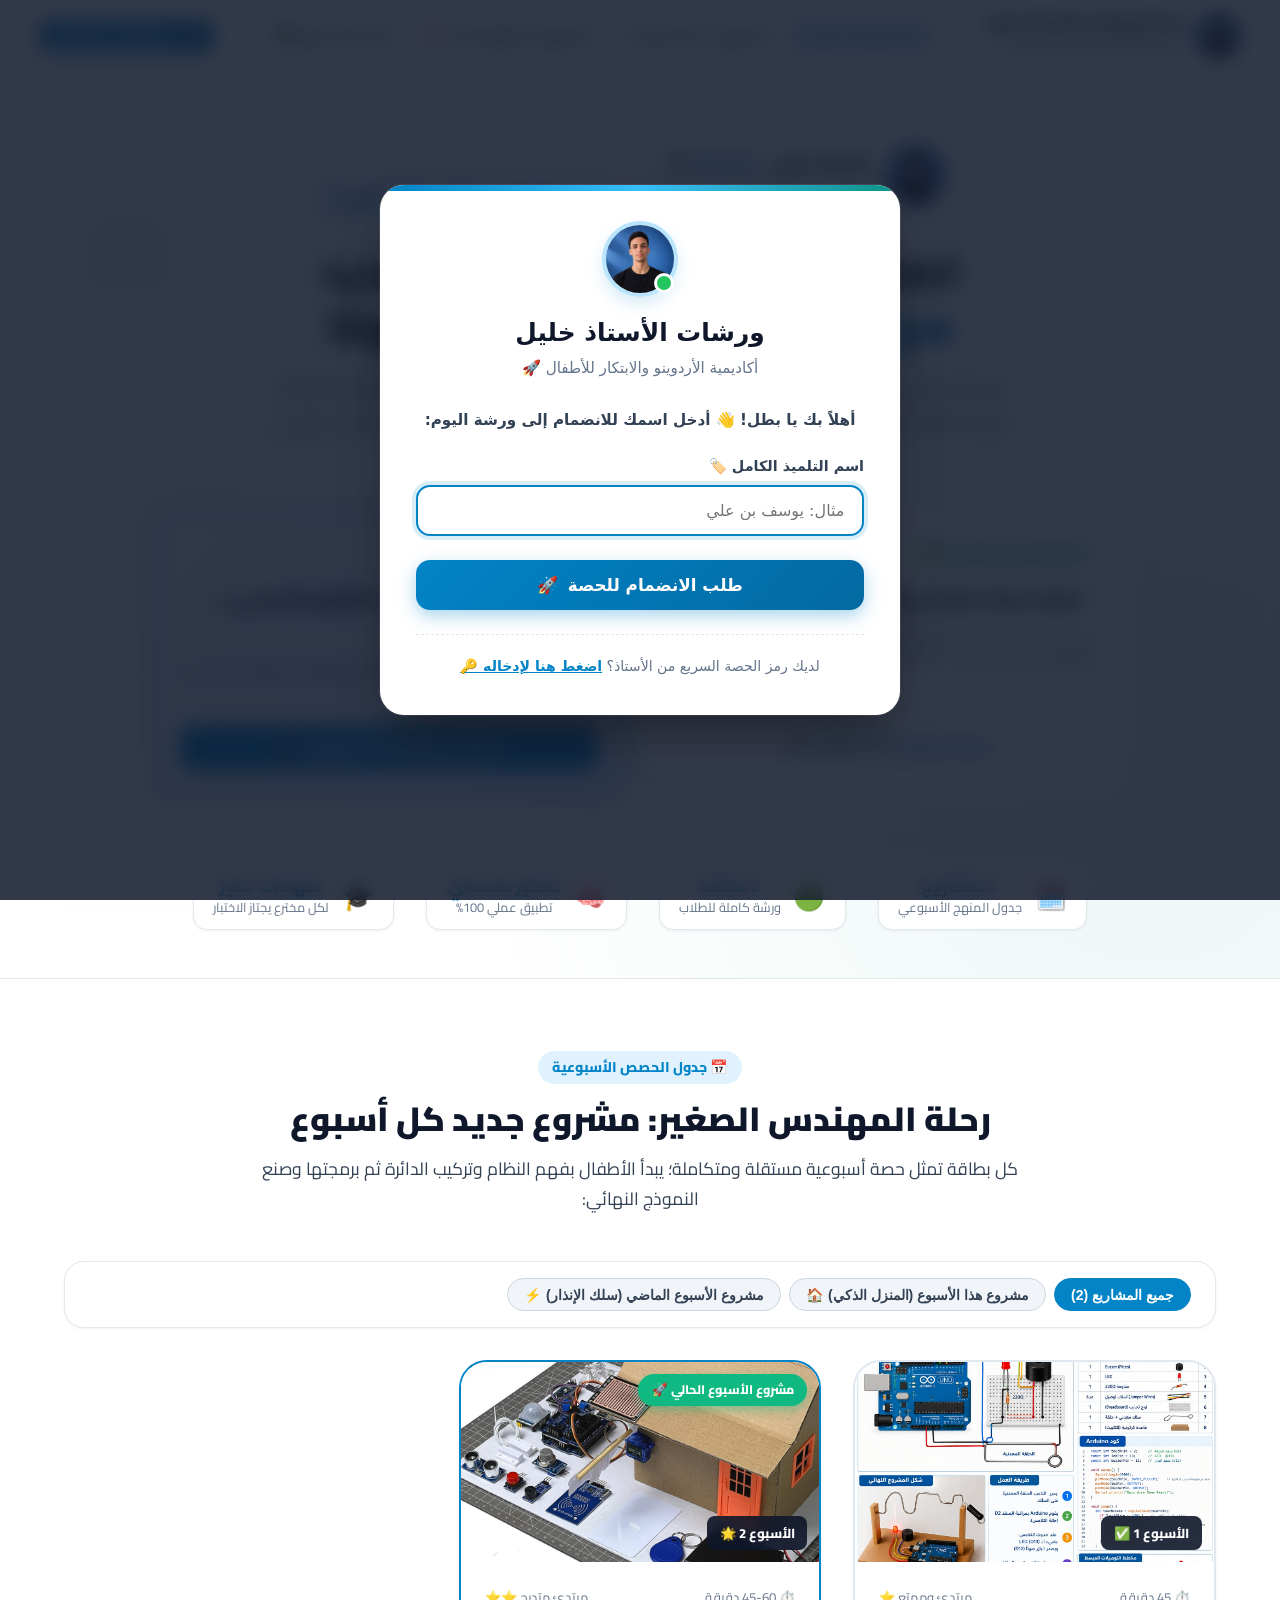
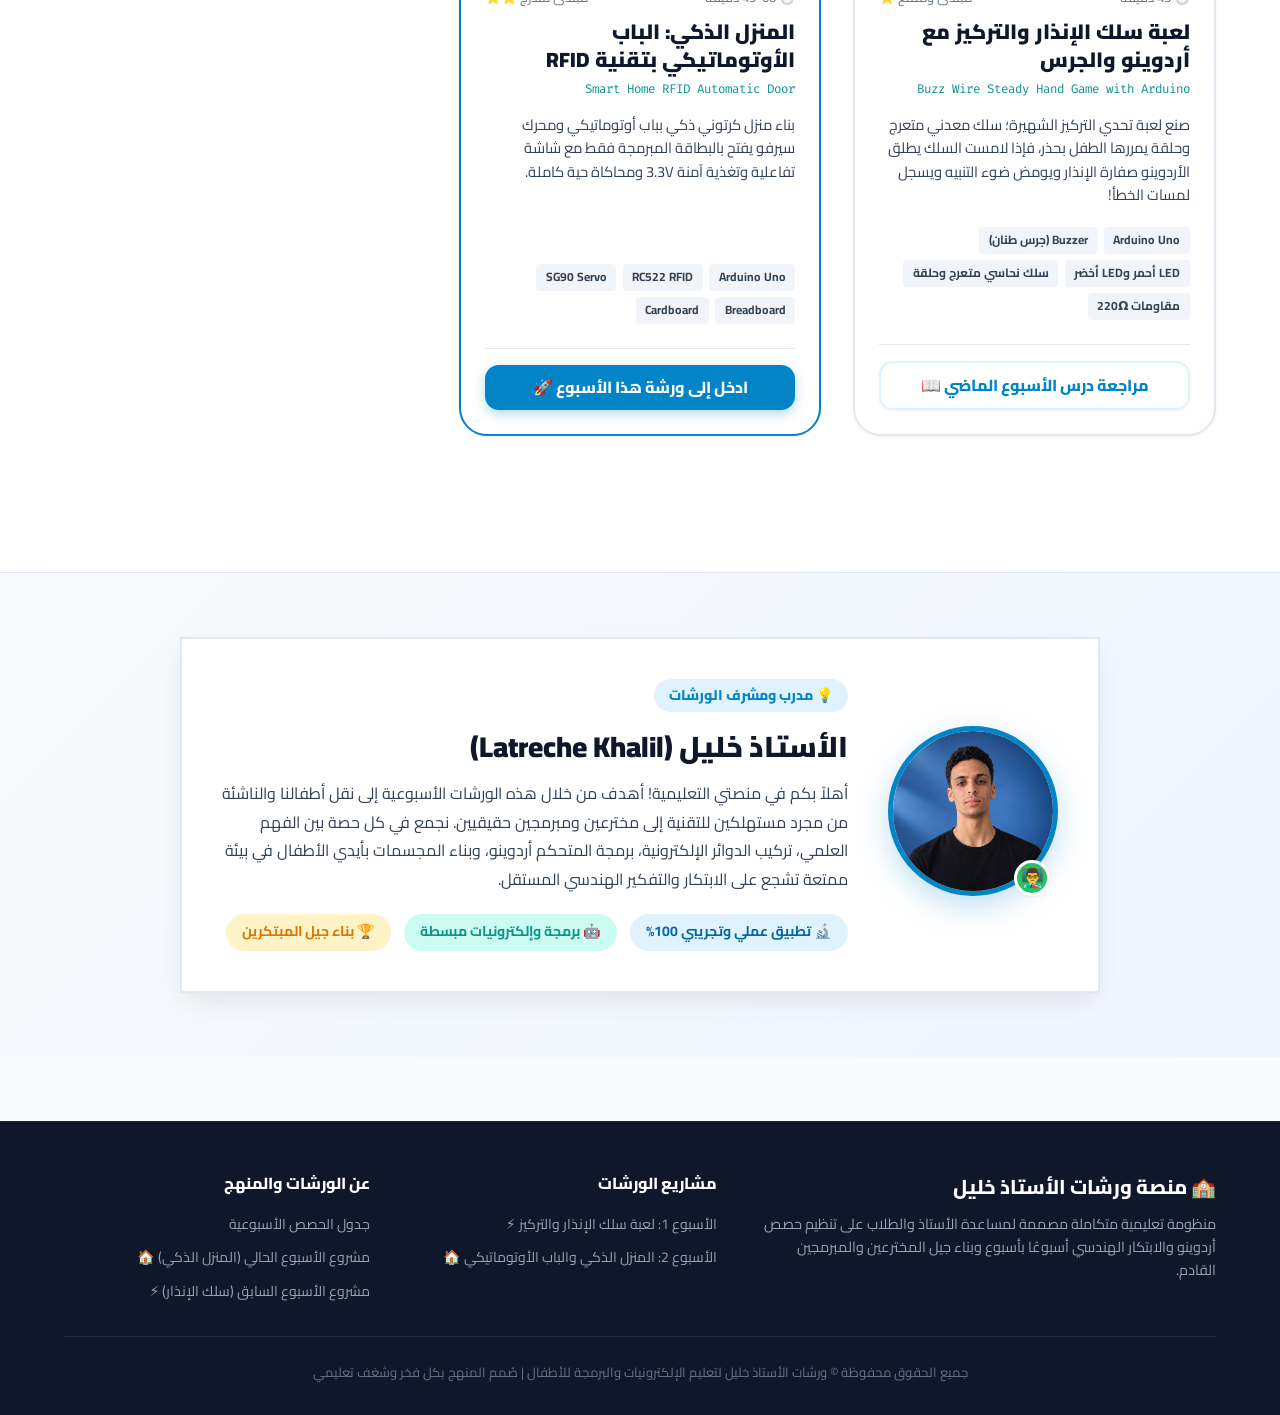
==== commit 734c45c1: "أمان تام: إخفاء زر الأدمن نهائياً عن التلاميذ وقفل لوحة التحكم بصرامة بالرمز 142005" ====
--- a/index.html
+++ b/index.html
@@ -245,8 +245,7 @@
             <li><a href="#curriculum">جدول الحصص الأسبوعية</a></li>
             <li><a href="projects/rfid-smart-door/index.html">مشروع الأسبوع الحالي (المنزل الذكي) 🏠</a></li>
             <li><a href="projects/buzzer-wire-game/index.html">مشروع الأسبوع السابق (سلك الإنذار) ⚡</a></li>
-            <li><a href="admin.html" style="color:var(--color-primary); font-weight:700;">🔐 لوحة تحكم الأستاذ خليل (إدارة قبول وحضور التلاميذ)</a></li>
-          </ul>
+            </ul>
         </div>
       </div>
 
--- a/css/classroom-gate.css
+++ b/css/classroom-gate.css
@@ -411,35 +411,7 @@
   background: #fecaca;
 }
 
-/* زر لوحة تحكم الأستاذ العائم السري (TEACHER ACCESS BUTTON) */
-.teacher-gate-btn {
-  position: fixed;
-  bottom: 16px;
-  left: 16px;
-  z-index: 9998;
-  background: #0f172a;
-  color: #f8fafc;
-  border: 1px solid #334155;
-  border-radius: 9999px;
-  padding: 0.45rem 0.95rem;
-  font-size: 0.8rem;
-  font-weight: 700;
-  display: inline-flex;
-  align-items: center;
-  gap: 0.45rem;
-  text-decoration: none;
-  box-shadow: 0 4px 14px rgba(0, 0, 0, 0.25);
-  transition: all 0.2s ease;
-  opacity: 0.7;
-}
-
-.teacher-gate-btn:hover {
-  opacity: 1;
-  transform: translateY(-2px);
-  background: #0284c7;
-  color: white;
-  border-color: #0284c7;
-}
+
 
 
 /* تحسينات التجاوب لشاشات الهواتف */
@@ -484,10 +456,4 @@
     font-size: 0.78rem;
     max-width: calc(100vw - 16px);
   }
-  .teacher-gate-btn {
-    bottom: 10px;
-    left: 10px;
-    padding: 0.35rem 0.75rem;
-    font-size: 0.75rem;
-  }
-}
+}
